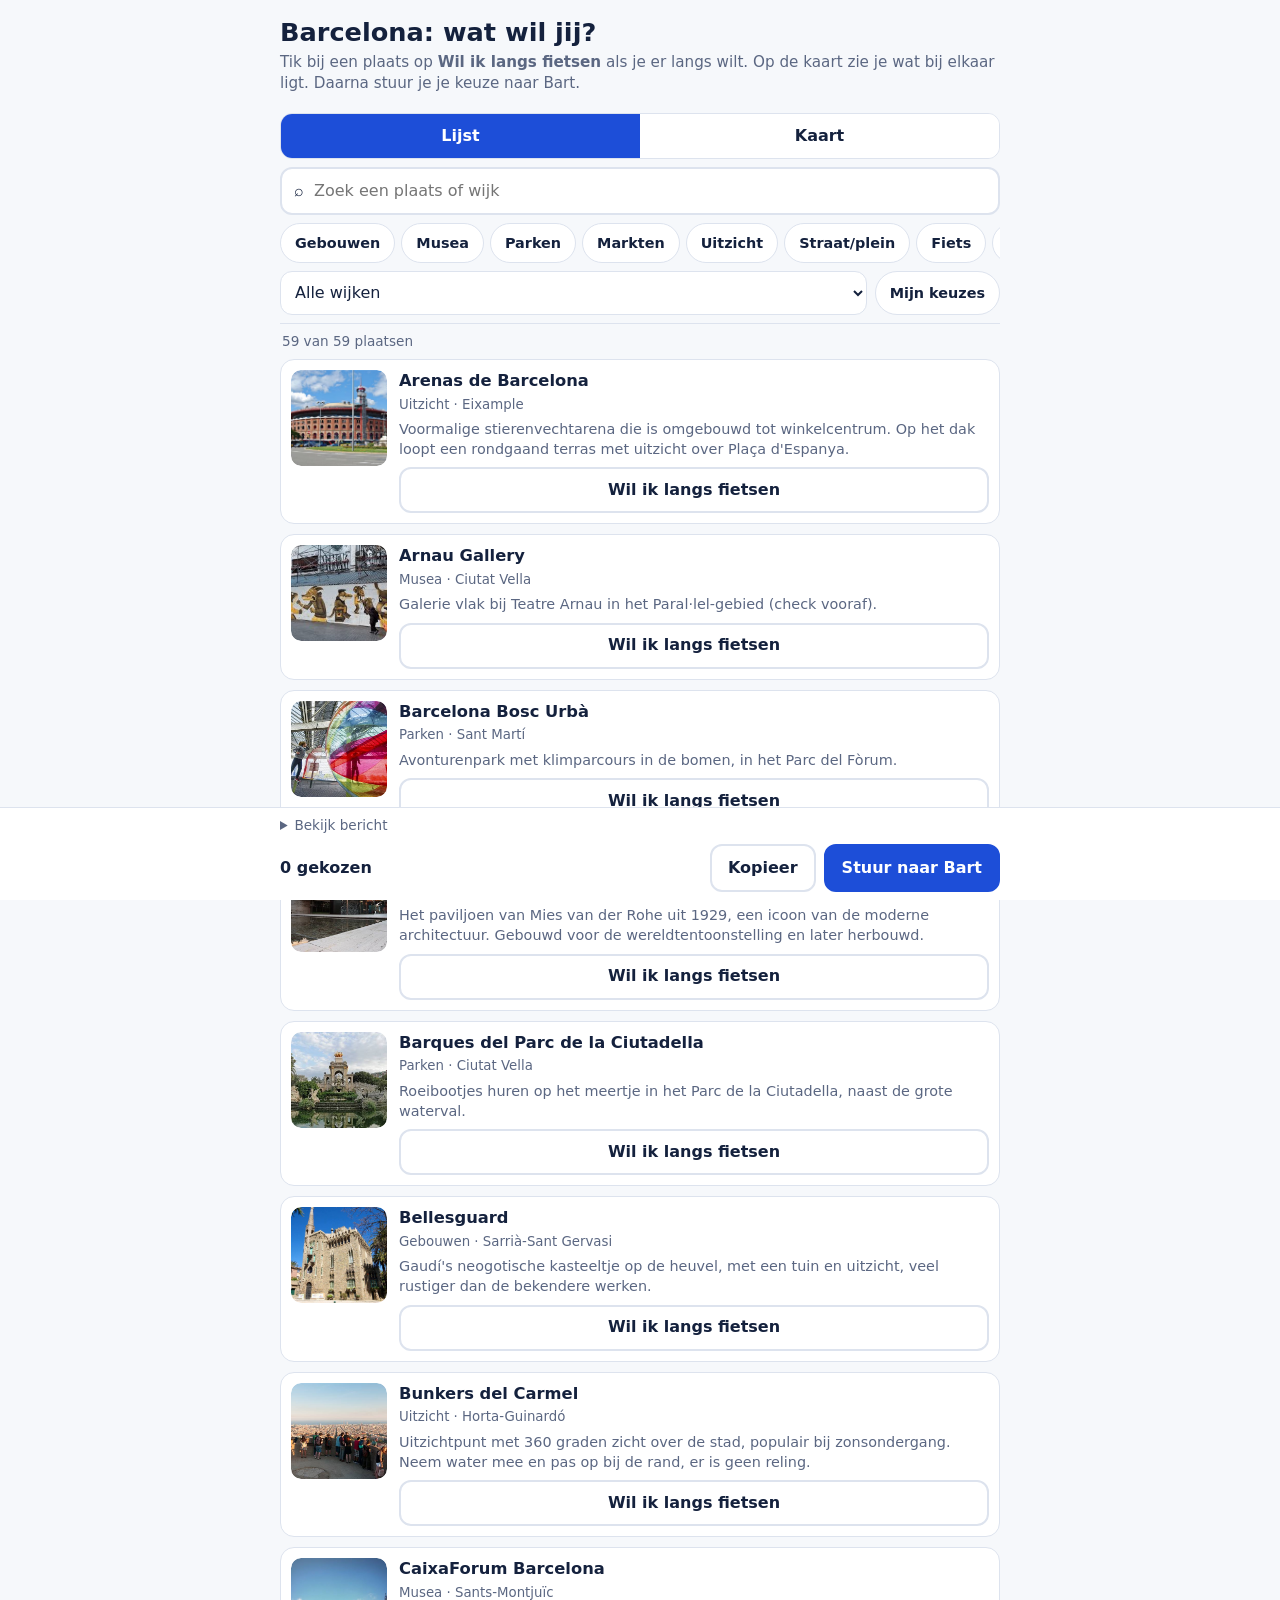
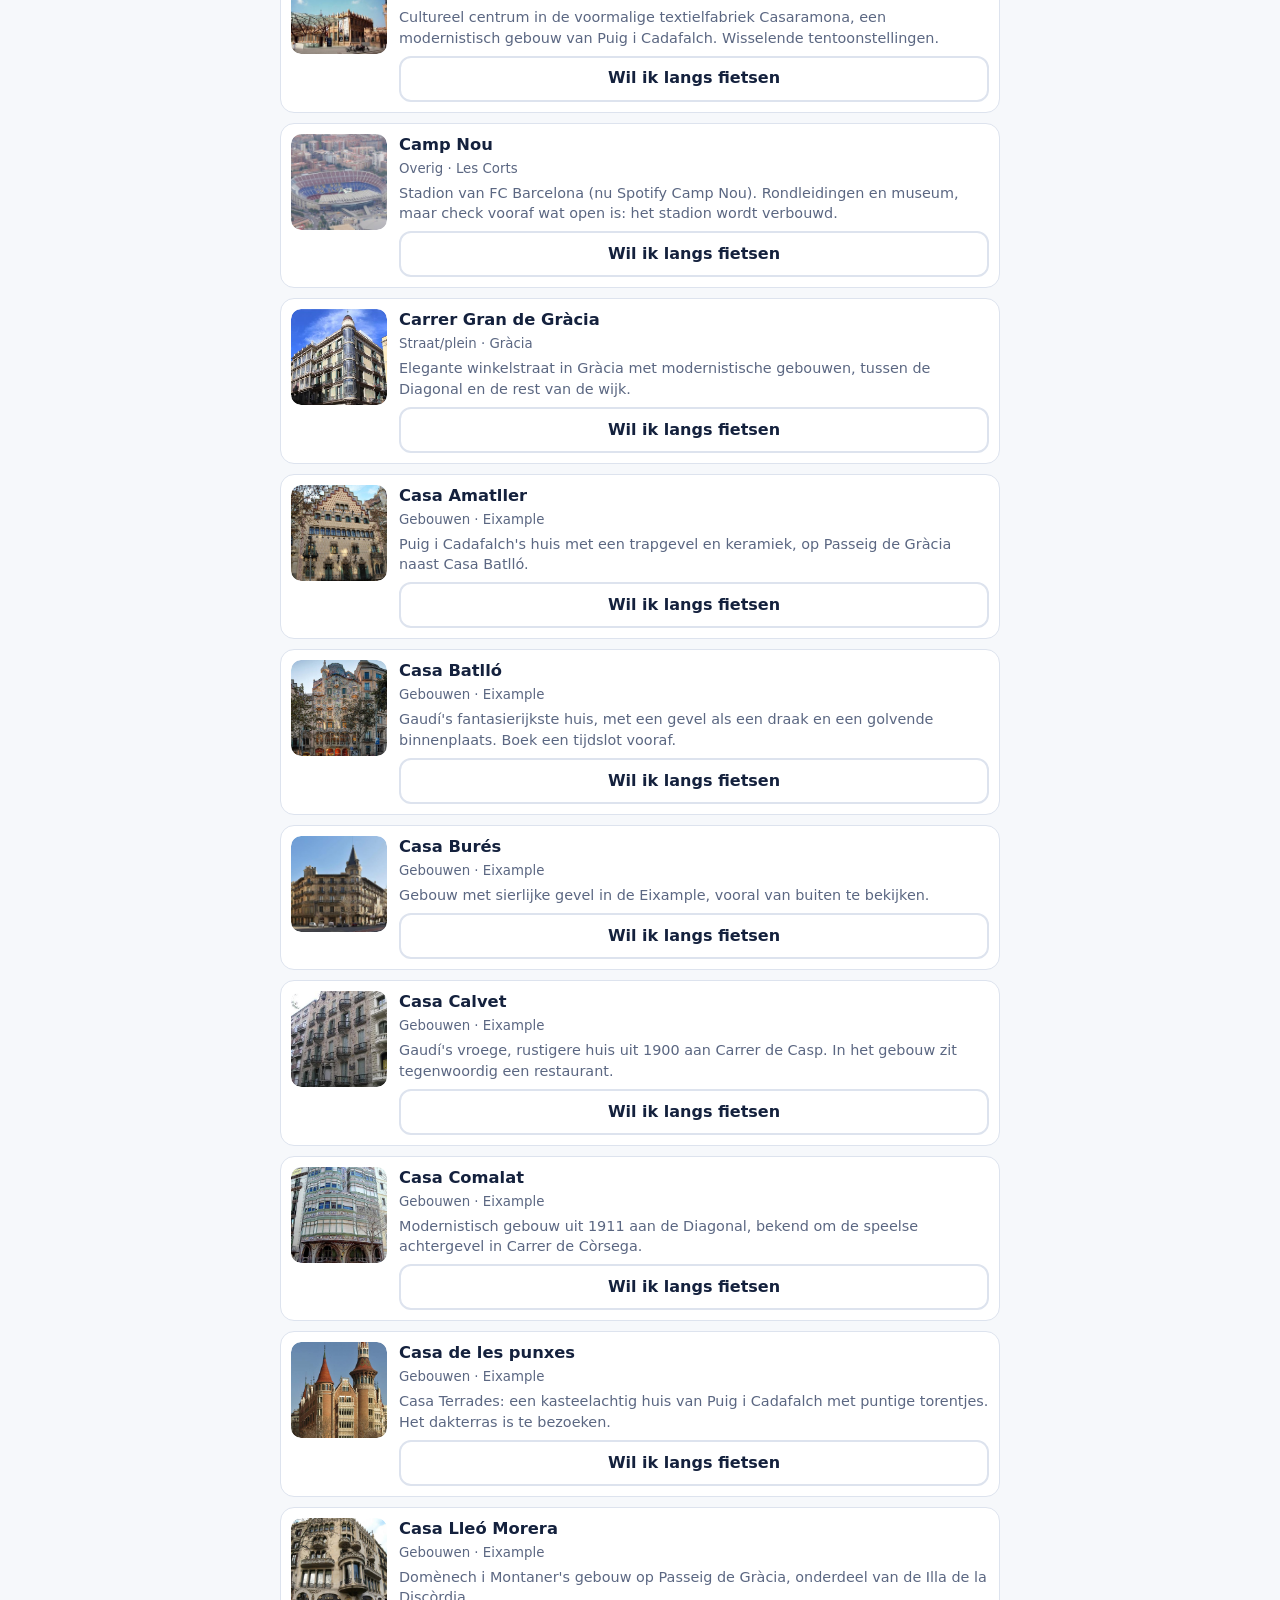
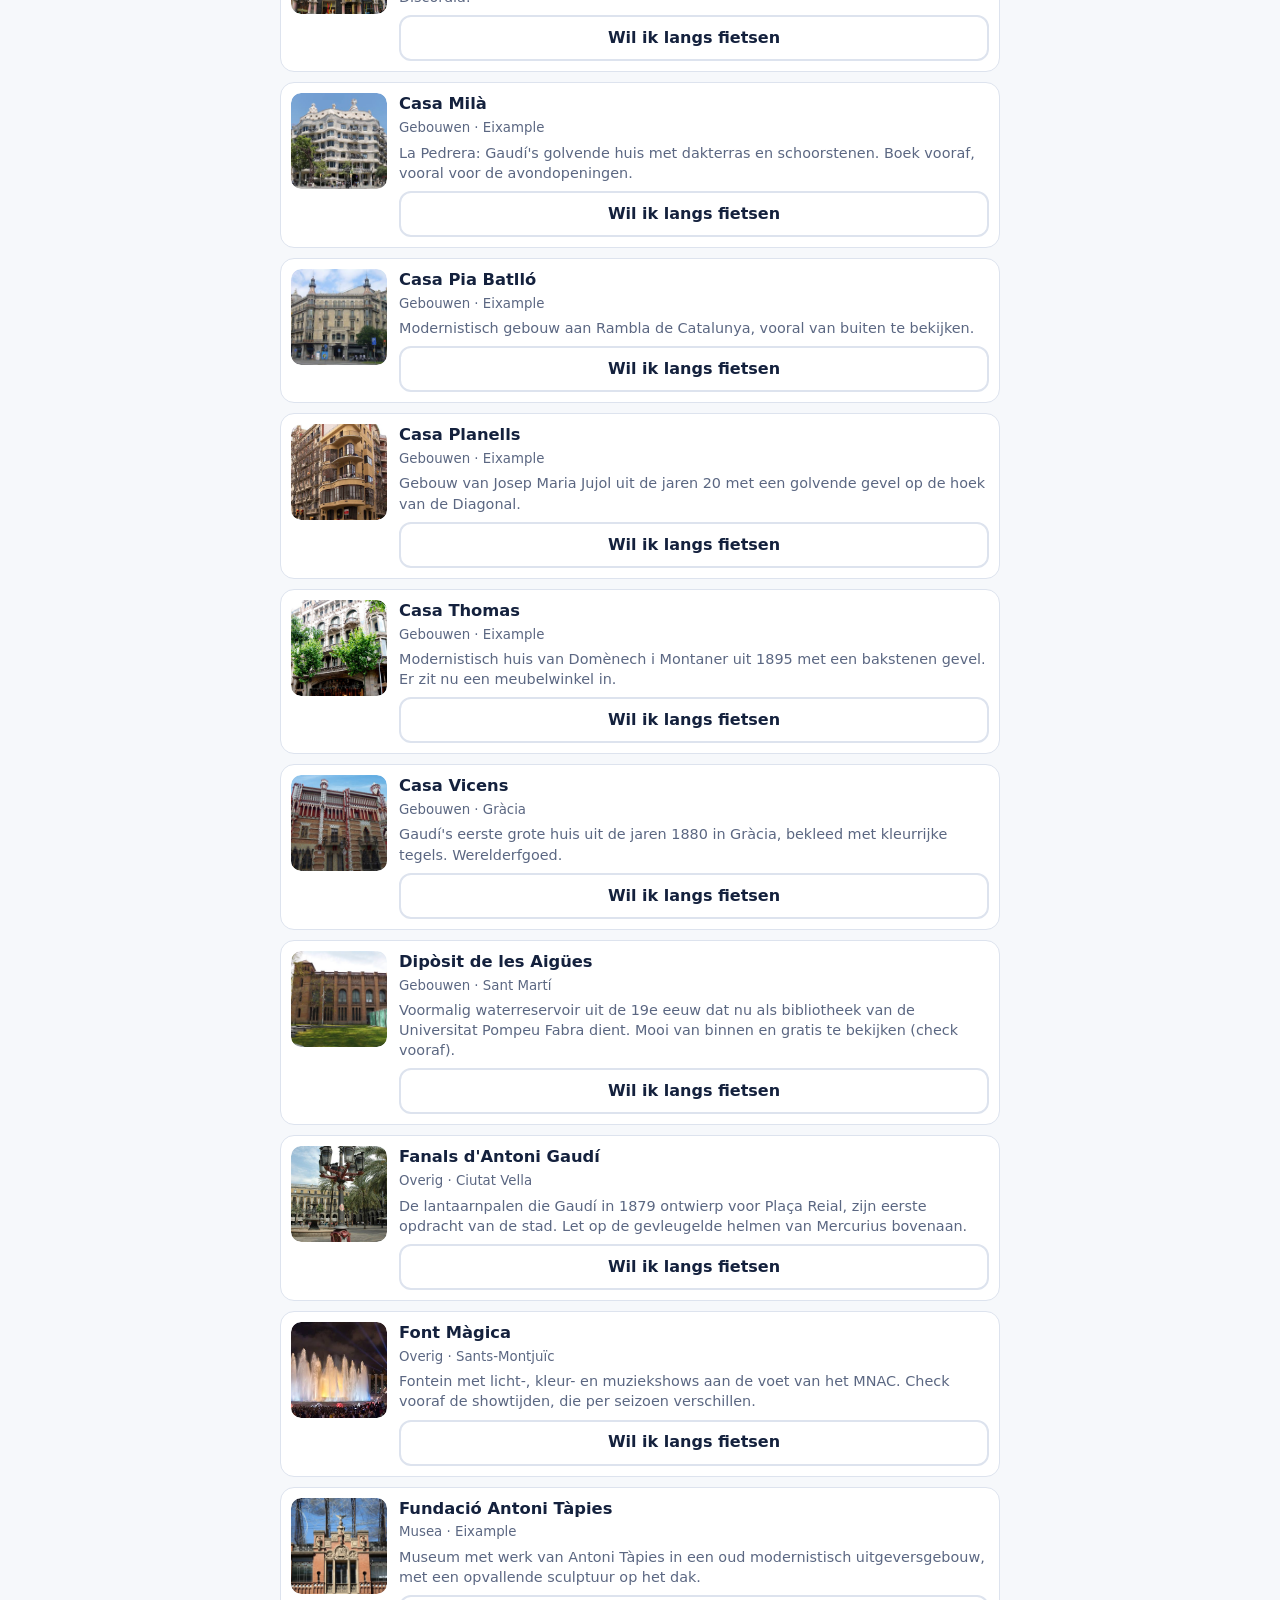
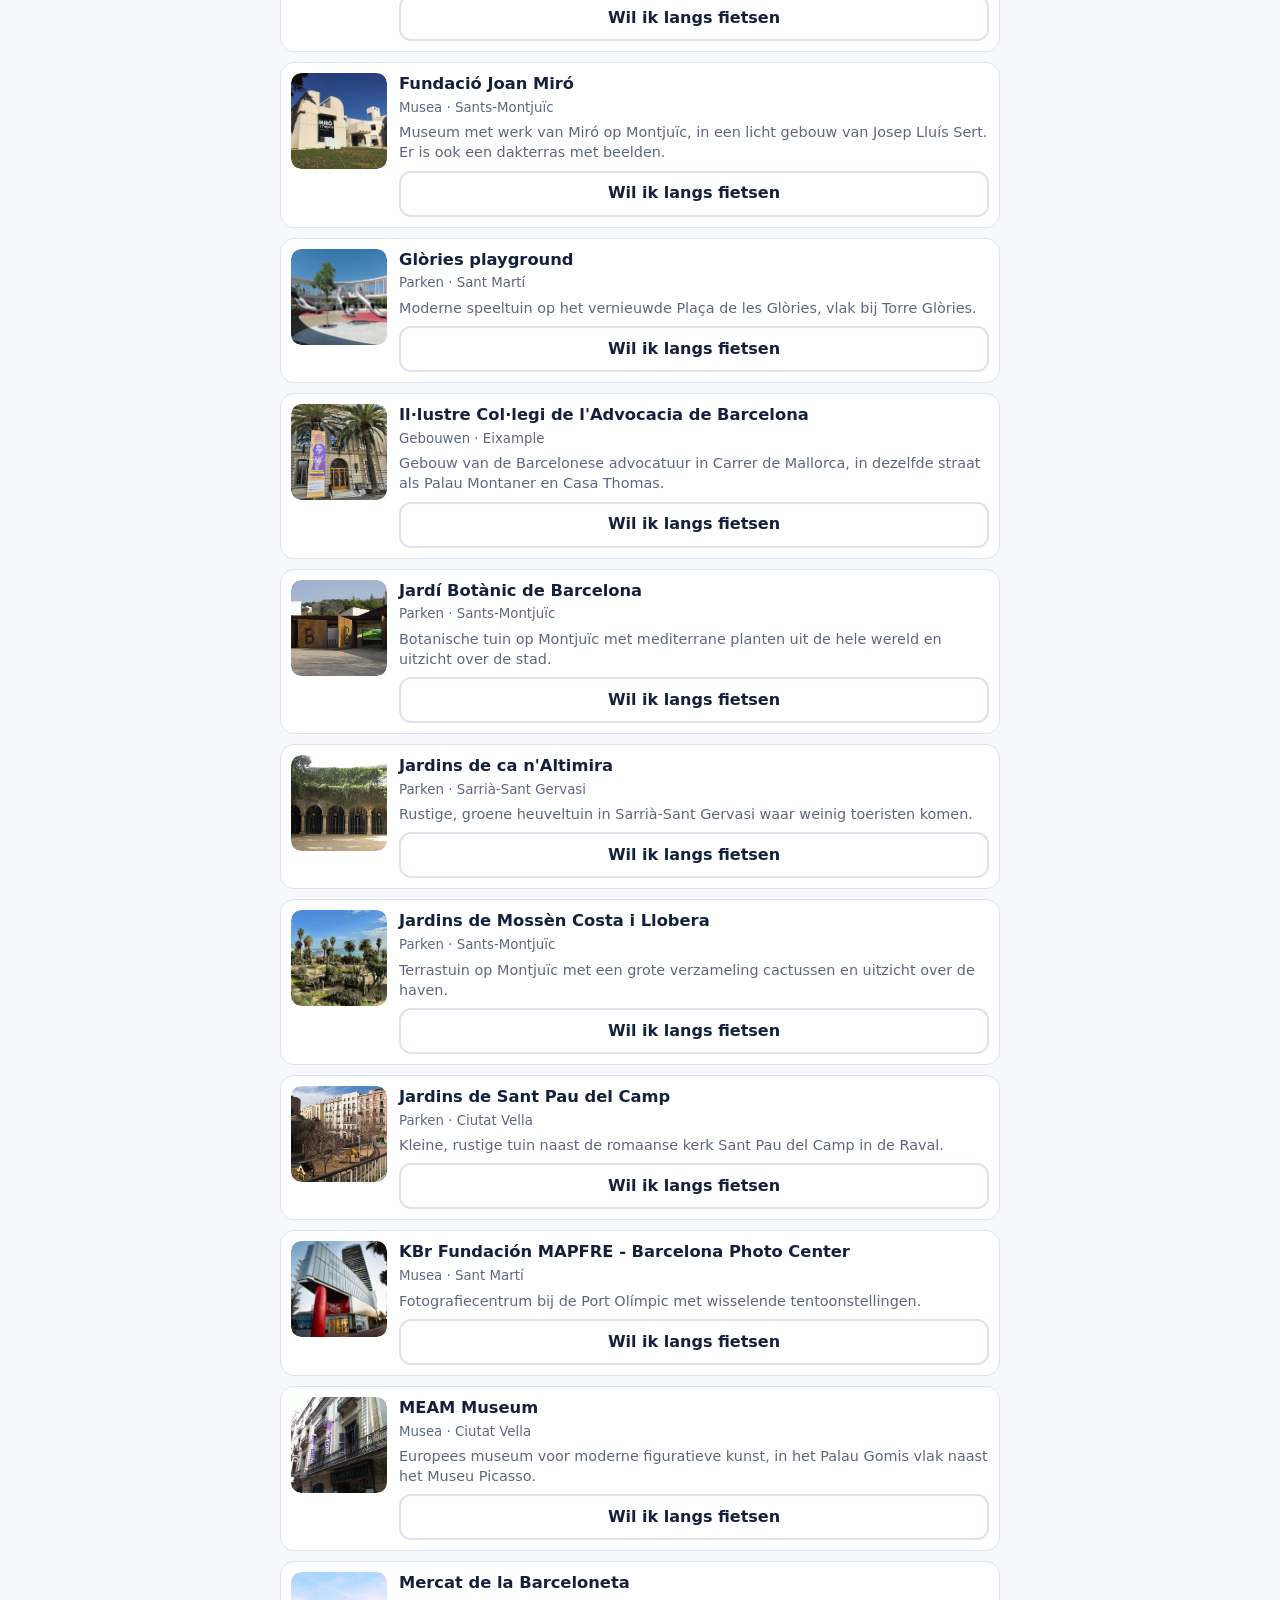
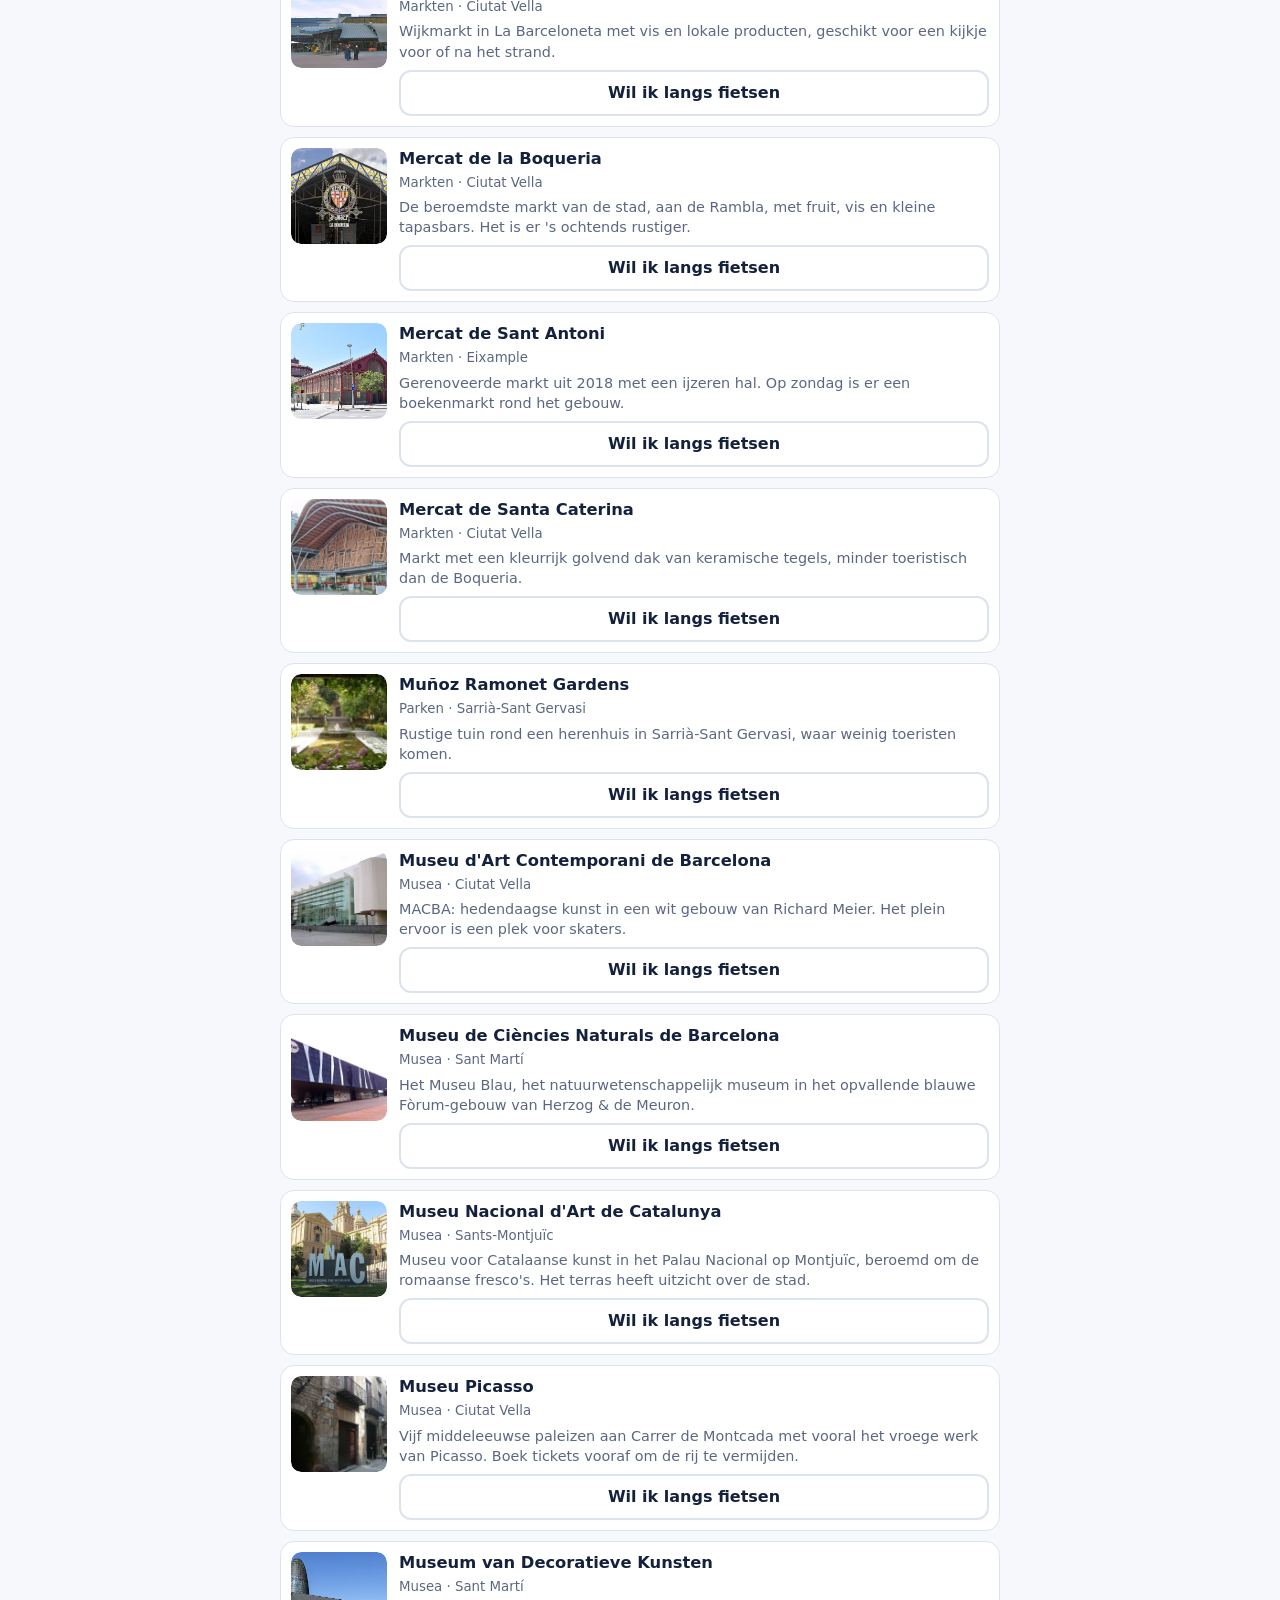
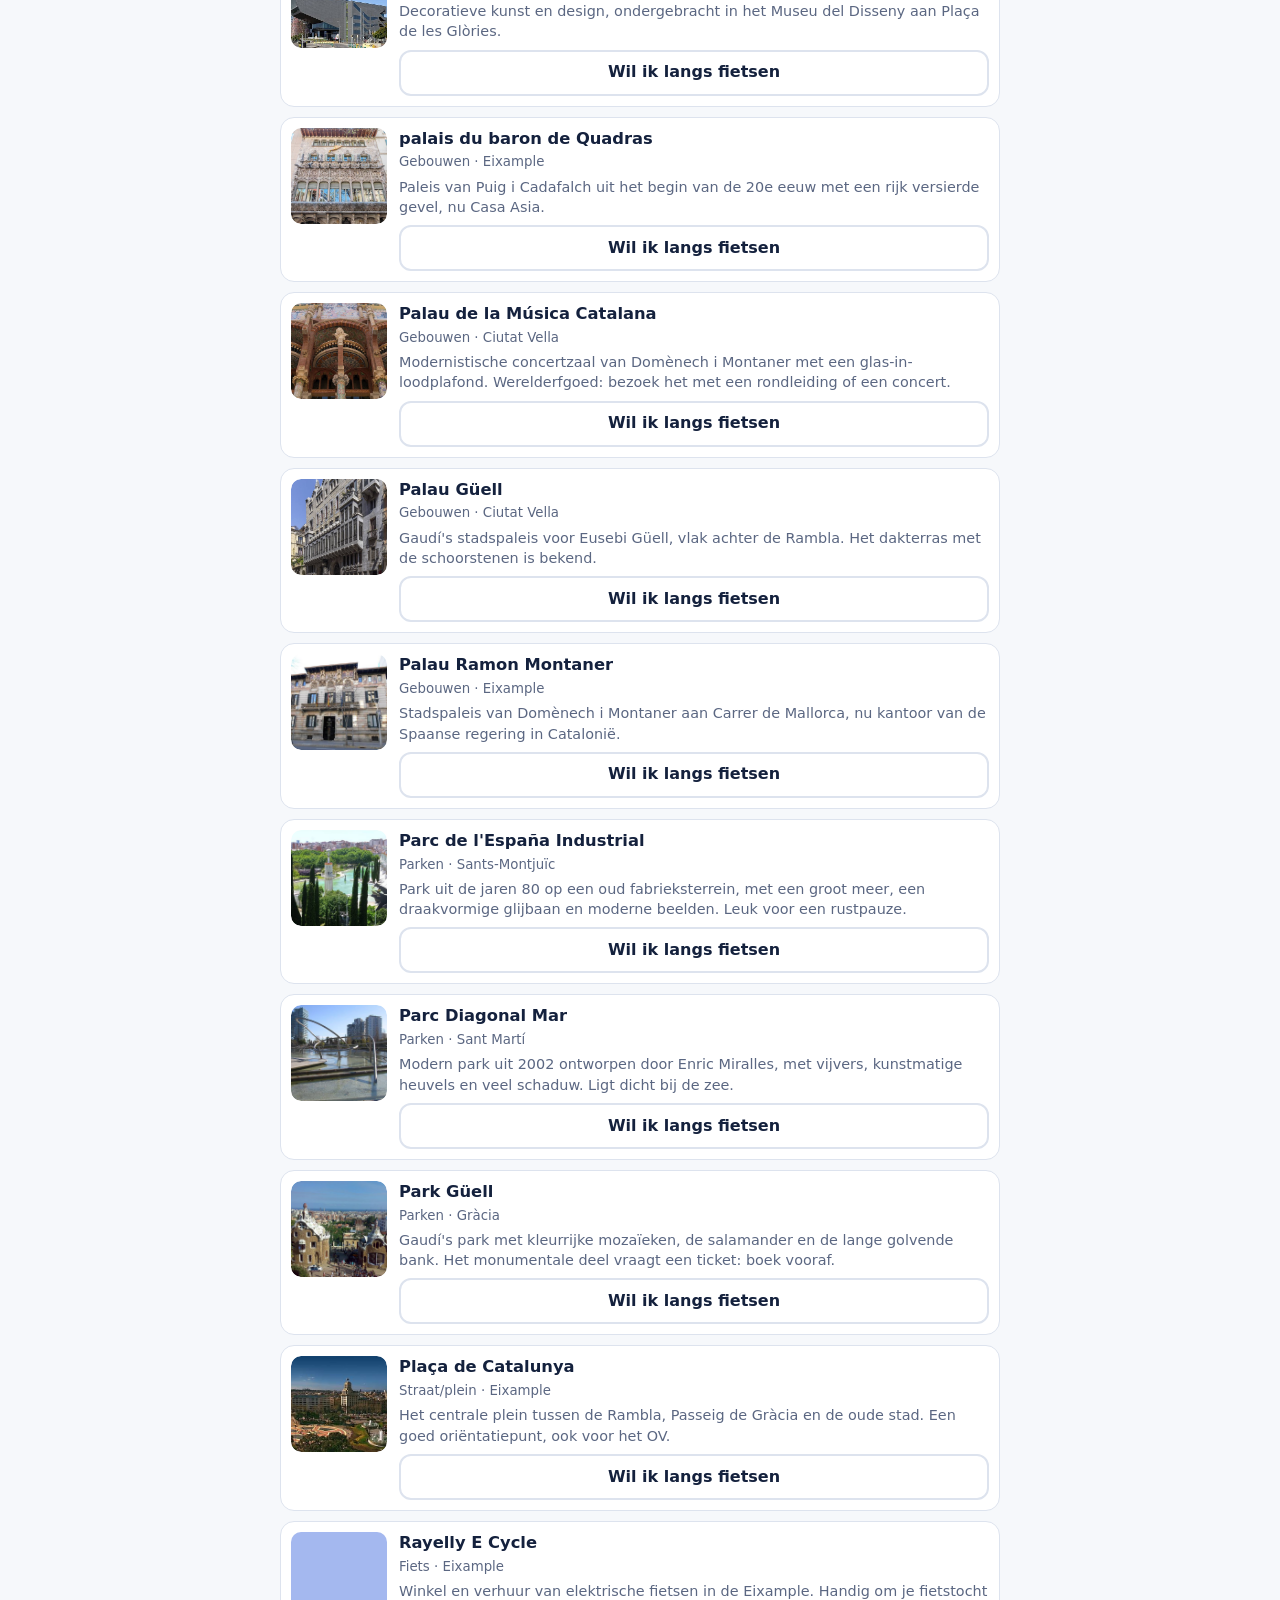
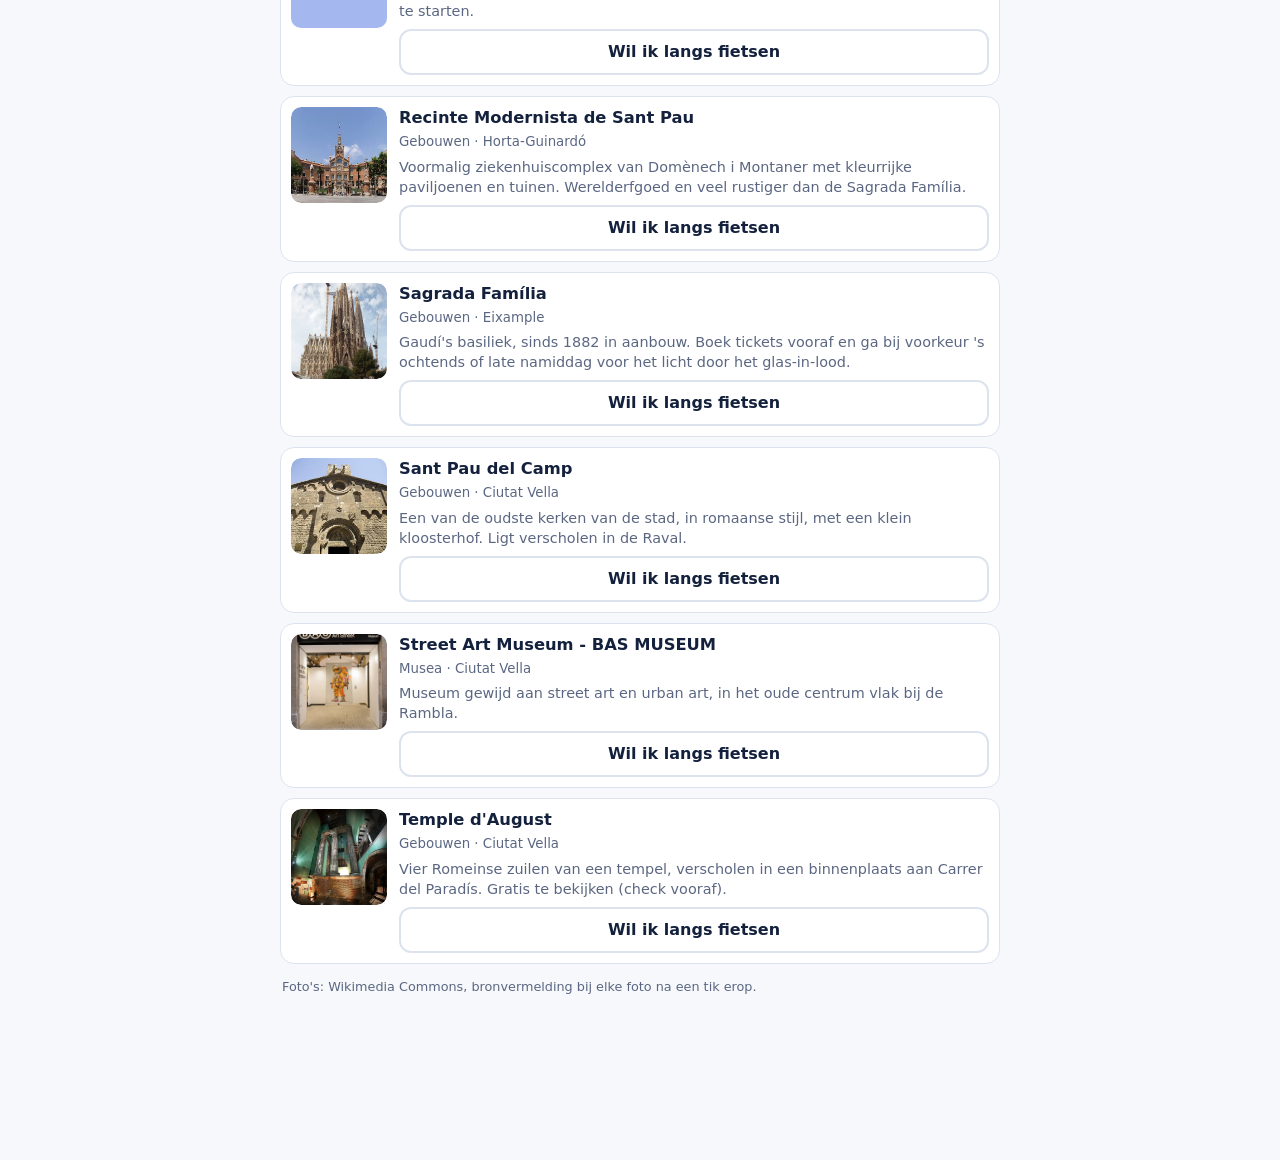
==== kiezen.html @ ecde4457 "Kiespagina voor md (lijst, kaart, WhatsApp-code) en import in de hoofdapp Co-Authored-By: Claude Son" ====
<!doctype html>
<html lang="nl"><head>
<meta charset="utf-8">
<meta name="viewport" content="width=device-width,initial-scale=1,viewport-fit=cover">
<title>Barcelona: wat wil jij?</title>
<meta name="robots" content="noindex,nofollow">
<meta name="theme-color" content="#1d4ed8">
<link rel="icon" href="icons/icon-192.png">
<link rel="stylesheet" href="lib/leaflet/leaflet.css">
<link rel="stylesheet" href="css/kiezen.css">
</head><body>
<header>
  <h1>Barcelona: wat wil jij?</h1>
  <p class="intro">Tik bij een plaats op <b>Wil ik langs fietsen</b> als je er langs wilt. Op de kaart zie je wat bij elkaar ligt. Daarna stuur je je keuze naar Bart.</p>
</header>

<div class="bar">
  <div class="seg" role="group" aria-label="Weergave"><button type="button" data-v="lijst" aria-pressed="true">Lijst</button><button type="button" data-v="kaart" aria-pressed="false">Kaart</button></div>
  <label class="search"><span aria-hidden="true">&#8981;</span><input id="q" type="search" placeholder="Zoek een plaats of wijk" autocomplete="off" aria-label="Zoeken"></label>
  <div class="chips" id="cats"></div>
  <div class="row2"><select id="dist" aria-label="Wijk"><option value="">Alle wijken</option></select>
  <button type="button" class="chip" id="onlysel" aria-pressed="false">Mijn keuzes</button></div>
</div>

<main>
  <div id="pcount" class="count"></div>
  <ul id="list"></ul>
  <div id="mapview" hidden><div id="map"></div><div id="msheet" class="msheet"></div></div>
  <p class="credit" id="credit">Foto's: Wikimedia Commons, bronvermelding bij elke foto na een tik erop.</p>
</main>

<div class="foot">
  <details id="prev"><summary>Bekijk bericht</summary><pre id="msg"></pre></details>
  <div class="frow"><span id="cnt" class="fcnt"></span>
    <button type="button" id="copy">Kopieer</button>
    <button type="button" id="send" class="primary">Stuur naar Bart</button></div>
</div>

<div id="lb" class="lb" hidden role="dialog" aria-modal="true" aria-label="Foto"><img id="lbimg" alt=""><div id="lbcap"></div><button type="button" id="lbx" aria-label="Sluiten">&times;</button></div>
<div id="toast" class="toast" hidden></div>

<script src="lib/leaflet/leaflet.js"></script>
<script src="js/mdcode.js"></script>
<script src="js/kiezen.js"></script>
</body></html>
---- lib/leaflet/leaflet.css ----
/* required styles */

.leaflet-pane,
.leaflet-tile,
.leaflet-marker-icon,
.leaflet-marker-shadow,
.leaflet-tile-container,
.leaflet-pane > svg,
.leaflet-pane > canvas,
.leaflet-zoom-box,
.leaflet-image-layer,
.leaflet-layer {
	position: absolute;
	left: 0;
	top: 0;
	}
.leaflet-container {
	overflow: hidden;
	}
.leaflet-tile,
.leaflet-marker-icon,
.leaflet-marker-shadow {
	-webkit-user-select: none;
	   -moz-user-select: none;
	        user-select: none;
	  -webkit-user-drag: none;
	}
/* Prevents IE11 from highlighting tiles in blue */
.leaflet-tile::selection {
	background: transparent;
}
/* Safari renders non-retina tile on retina better with this, but Chrome is worse */
.leaflet-safari .leaflet-tile {
	image-rendering: -webkit-optimize-contrast;
	}
/* hack that prevents hw layers "stretching" when loading new tiles */
.leaflet-safari .leaflet-tile-container {
	width: 1600px;
	height: 1600px;
	-webkit-transform-origin: 0 0;
	}
.leaflet-marker-icon,
.leaflet-marker-shadow {
	display: block;
	}
/* .leaflet-container svg: reset svg max-width decleration shipped in Joomla! (joomla.org) 3.x */
/* .leaflet-container img: map is broken in FF if you have max-width: 100% on tiles */
.leaflet-container .leaflet-overlay-pane svg {
	max-width: none !important;
	max-height: none !important;
	}
.leaflet-container .leaflet-marker-pane img,
.leaflet-container .leaflet-shadow-pane img,
.leaflet-container .leaflet-tile-pane img,
.leaflet-container img.leaflet-image-layer,
.leaflet-container .leaflet-tile {
	max-width: none !important;
	max-height: none !important;
	width: auto;
	padding: 0;
	}

.leaflet-container img.leaflet-tile {
	/* See: https://bugs.chromium.org/p/chromium/issues/detail?id=600120 */
	mix-blend-mode: plus-lighter;
}

.leaflet-container.leaflet-touch-zoom {
	-ms-touch-action: pan-x pan-y;
	touch-action: pan-x pan-y;
	}
.leaflet-container.leaflet-touch-drag {
	-ms-touch-action: pinch-zoom;
	/* Fallback for FF which doesn't support pinch-zoom */
	touch-action: none;
	touch-action: pinch-zoom;
}
.leaflet-container.leaflet-touch-drag.leaflet-touch-zoom {
	-ms-touch-action: none;
	touch-action: none;
}
.leaflet-container {
	-webkit-tap-highlight-color: transparent;
}
.leaflet-container a {
	-webkit-tap-highlight-color: rgba(51, 181, 229, 0.4);
}
.leaflet-tile {
	filter: inherit;
	visibility: hidden;
	}
.leaflet-tile-loaded {
	visibility: inherit;
	}
.leaflet-zoom-box {
	width: 0;
	height: 0;
	-moz-box-sizing: border-box;
	     box-sizing: border-box;
	z-index: 800;
	}
/* workaround for https://bugzilla.mozilla.org/show_bug.cgi?id=888319 */
.leaflet-overlay-pane svg {
	-moz-user-select: none;
	}

.leaflet-pane         { z-index: 400; }

.leaflet-tile-pane    { z-index: 200; }
.leaflet-overlay-pane { z-index: 400; }
.leaflet-shadow-pane  { z-index: 500; }
.leaflet-marker-pane  { z-index: 600; }
.leaflet-tooltip-pane   { z-index: 650; }
.leaflet-popup-pane   { z-index: 700; }

.leaflet-map-pane canvas { z-index: 100; }
.leaflet-map-pane svg    { z-index: 200; }

.leaflet-vml-shape {
	width: 1px;
	height: 1px;
	}
.lvml {
	behavior: url(#default#VML);
	display: inline-block;
	position: absolute;
	}


/* control positioning */

.leaflet-control {
	position: relative;
	z-index: 800;
	pointer-events: visiblePainted; /* IE 9-10 doesn't have auto */
	pointer-events: auto;
	}
.leaflet-top,
.leaflet-bottom {
	position: absolute;
	z-index: 1000;
	pointer-events: none;
	}
.leaflet-top {
	top: 0;
	}
.leaflet-right {
	right: 0;
	}
.leaflet-bottom {
	bottom: 0;
	}
.leaflet-left {
	left: 0;
	}
.leaflet-control {
	float: left;
	clear: both;
	}
.leaflet-right .leaflet-control {
	float: right;
	}
.leaflet-top .leaflet-control {
	margin-top: 10px;
	}
.leaflet-bottom .leaflet-control {
	margin-bottom: 10px;
	}
.leaflet-left .leaflet-control {
	margin-left: 10px;
	}
.leaflet-right .leaflet-control {
	margin-right: 10px;
	}


/* zoom and fade animations */

.leaflet-fade-anim .leaflet-popup {
	opacity: 0;
	-webkit-transition: opacity 0.2s linear;
	   -moz-transition: opacity 0.2s linear;
	        transition: opacity 0.2s linear;
	}
.leaflet-fade-anim .leaflet-map-pane .leaflet-popup {
	opacity: 1;
	}
.leaflet-zoom-animated {
	-webkit-transform-origin: 0 0;
	    -ms-transform-origin: 0 0;
	        transform-origin: 0 0;
	}
svg.leaflet-zoom-animated {
	will-change: transform;
}

.leaflet-zoom-anim .leaflet-zoom-animated {
	-webkit-transition: -webkit-transform 0.25s cubic-bezier(0,0,0.25,1);
	   -moz-transition:    -moz-transform 0.25s cubic-bezier(0,0,0.25,1);
	        transition:         transform 0.25s cubic-bezier(0,0,0.25,1);
	}
.leaflet-zoom-anim .leaflet-tile,
.leaflet-pan-anim .leaflet-tile {
	-webkit-transition: none;
	   -moz-transition: none;
	        transition: none;
	}

.leaflet-zoom-anim .leaflet-zoom-hide {
	visibility: hidden;
	}


/* cursors */

.leaflet-interactive {
	cursor: pointer;
	}
.leaflet-grab {
	cursor: -webkit-grab;
	cursor:    -moz-grab;
	cursor:         grab;
	}
.leaflet-crosshair,
.leaflet-crosshair .leaflet-interactive {
	cursor: crosshair;
	}
.leaflet-popup-pane,
.leaflet-control {
	cursor: auto;
	}
.leaflet-dragging .leaflet-grab,
.leaflet-dragging .leaflet-grab .leaflet-interactive,
.leaflet-dragging .leaflet-marker-draggable {
	cursor: move;
	cursor: -webkit-grabbing;
	cursor:    -moz-grabbing;
	cursor:         grabbing;
	}

/* marker & overlays interactivity */
.leaflet-marker-icon,
.leaflet-marker-shadow,
.leaflet-image-layer,
.leaflet-pane > svg path,
.leaflet-tile-container {
	pointer-events: none;
	}

.leaflet-marker-icon.leaflet-interactive,
.leaflet-image-layer.leaflet-interactive,
.leaflet-pane > svg path.leaflet-interactive,
svg.leaflet-image-layer.leaflet-interactive path {
	pointer-events: visiblePainted; /* IE 9-10 doesn't have auto */
	pointer-events: auto;
	}

/* visual tweaks */

.leaflet-container {
	background: #ddd;
	outline-offset: 1px;
	}
.leaflet-container a {
	color: #0078A8;
	}
.leaflet-zoom-box {
	border: 2px dotted #38f;
	background: rgba(255,255,255,0.5);
	}


/* general typography */
.leaflet-container {
	font-family: "Helvetica Neue", Arial, Helvetica, sans-serif;
	font-size: 12px;
	font-size: 0.75rem;
	line-height: 1.5;
	}


/* general toolbar styles */

.leaflet-bar {
	box-shadow: 0 1px 5px rgba(0,0,0,0.65);
	border-radius: 4px;
	}
.leaflet-bar a {
	background-color: #fff;
	border-bottom: 1px solid #ccc;
	width: 26px;
	height: 26px;
	line-height: 26px;
	display: block;
	text-align: center;
	text-decoration: none;
	color: black;
	}
.leaflet-bar a,
.leaflet-control-layers-toggle {
	background-position: 50% 50%;
	background-repeat: no-repeat;
	display: block;
	}
.leaflet-bar a:hover,
.leaflet-bar a:focus {
	background-color: #f4f4f4;
	}
.leaflet-bar a:first-child {
	border-top-left-radius: 4px;
	border-top-right-radius: 4px;
	}
.leaflet-bar a:last-child {
	border-bottom-left-radius: 4px;
	border-bottom-right-radius: 4px;
	border-bottom: none;
	}
.leaflet-bar a.leaflet-disabled {
	cursor: default;
	background-color: #f4f4f4;
	color: #bbb;
	}

.leaflet-touch .leaflet-bar a {
	width: 30px;
	height: 30px;
	line-height: 30px;
	}
.leaflet-touch .leaflet-bar a:first-child {
	border-top-left-radius: 2px;
	border-top-right-radius: 2px;
	}
.leaflet-touch .leaflet-bar a:last-child {
	border-bottom-left-radius: 2px;
	border-bottom-right-radius: 2px;
	}

/* zoom control */

.leaflet-control-zoom-in,
.leaflet-control-zoom-out {
	font: bold 18px 'Lucida Console', Monaco, monospace;
	text-indent: 1px;
	}

.leaflet-touch .leaflet-control-zoom-in, .leaflet-touch .leaflet-control-zoom-out  {
	font-size: 22px;
	}


/* layers control */

.leaflet-control-layers {
	box-shadow: 0 1px 5px rgba(0,0,0,0.4);
	background: #fff;
	border-radius: 5px;
	}
.leaflet-control-layers-toggle {
	background-image: url(images/layers.png);
	width: 36px;
	height: 36px;
	}
.leaflet-retina .leaflet-control-layers-toggle {
	background-image: url(images/layers-2x.png);
	background-size: 26px 26px;
	}
.leaflet-touch .leaflet-control-layers-toggle {
	width: 44px;
	height: 44px;
	}
.leaflet-control-layers .leaflet-control-layers-list,
.leaflet-control-layers-expanded .leaflet-control-layers-toggle {
	display: none;
	}
.leaflet-control-layers-expanded .leaflet-control-layers-list {
	display: block;
	position: relative;
	}
.leaflet-control-layers-expanded {
	padding: 6px 10px 6px 6px;
	color: #333;
	background: #fff;
	}
.leaflet-control-layers-scrollbar {
	overflow-y: scroll;
	overflow-x: hidden;
	padding-right: 5px;
	}
.leaflet-control-layers-selector {
	margin-top: 2px;
	position: relative;
	top: 1px;
	}
.leaflet-control-layers label {
	display: block;
	font-size: 13px;
	font-size: 1.08333em;
	}
.leaflet-control-layers-separator {
	height: 0;
	border-top: 1px solid #ddd;
	margin: 5px -10px 5px -6px;
	}

/* Default icon URLs */
.leaflet-default-icon-path { /* used only in path-guessing heuristic, see L.Icon.Default */
	background-image: url(images/marker-icon.png);
	}


/* attribution and scale controls */

.leaflet-container .leaflet-control-attribution {
	background: #fff;
	background: rgba(255, 255, 255, 0.8);
	margin: 0;
	}
.leaflet-control-attribution,
.leaflet-control-scale-line {
	padding: 0 5px;
	color: #333;
	line-height: 1.4;
	}
.leaflet-control-attribution a {
	text-decoration: none;
	}
.leaflet-control-attribution a:hover,
.leaflet-control-attribution a:focus {
	text-decoration: underline;
	}
.leaflet-attribution-flag {
	display: inline !important;
	vertical-align: baseline !important;
	width: 1em;
	height: 0.6669em;
	}
.leaflet-left .leaflet-control-scale {
	margin-left: 5px;
	}
.leaflet-bottom .leaflet-control-scale {
	margin-bottom: 5px;
	}
.leaflet-control-scale-line {
	border: 2px solid #777;
	border-top: none;
	line-height: 1.1;
	padding: 2px 5px 1px;
	white-space: nowrap;
	-moz-box-sizing: border-box;
	     box-sizing: border-box;
	background: rgba(255, 255, 255, 0.8);
	text-shadow: 1px 1px #fff;
	}
.leaflet-control-scale-line:not(:first-child) {
	border-top: 2px solid #777;
	border-bottom: none;
	margin-top: -2px;
	}
.leaflet-control-scale-line:not(:first-child):not(:last-child) {
	border-bottom: 2px solid #777;
	}

.leaflet-touch .leaflet-control-attribution,
.leaflet-touch .leaflet-control-layers,
.leaflet-touch .leaflet-bar {
	box-shadow: none;
	}
.leaflet-touch .leaflet-control-layers,
.leaflet-touch .leaflet-bar {
	border: 2px solid rgba(0,0,0,0.2);
	background-clip: padding-box;
	}


/* popup */

.leaflet-popup {
	position: absolute;
	text-align: center;
	margin-bottom: 20px;
	}
.leaflet-popup-content-wrapper {
	padding: 1px;
	text-align: left;
	border-radius: 12px;
	}
.leaflet-popup-content {
	margin: 13px 24px 13px 20px;
	line-height: 1.3;
	font-size: 13px;
	font-size: 1.08333em;
	min-height: 1px;
	}
.leaflet-popup-content p {
	margin: 17px 0;
	margin: 1.3em 0;
	}
.leaflet-popup-tip-container {
	width: 40px;
	height: 20px;
	position: absolute;
	left: 50%;
	margin-top: -1px;
	margin-left: -20px;
	overflow: hidden;
	pointer-events: none;
	}
.leaflet-popup-tip {
	width: 17px;
	height: 17px;
	padding: 1px;

	margin: -10px auto 0;
	pointer-events: auto;

	-webkit-transform: rotate(45deg);
	   -moz-transform: rotate(45deg);
	    -ms-transform: rotate(45deg);
	        transform: rotate(45deg);
	}
.leaflet-popup-content-wrapper,
.leaflet-popup-tip {
	background: white;
	color: #333;
	box-shadow: 0 3px 14px rgba(0,0,0,0.4);
	}
.leaflet-container a.leaflet-popup-close-button {
	position: absolute;
	top: 0;
	right: 0;
	border: none;
	text-align: center;
	width: 24px;
	height: 24px;
	font: 16px/24px Tahoma, Verdana, sans-serif;
	color: #757575;
	text-decoration: none;
	background: transparent;
	}
.leaflet-container a.leaflet-popup-close-button:hover,
.leaflet-container a.leaflet-popup-close-button:focus {
	color: #585858;
	}
.leaflet-popup-scrolled {
	overflow: auto;
	}

.leaflet-oldie .leaflet-popup-content-wrapper {
	-ms-zoom: 1;
	}
.leaflet-oldie .leaflet-popup-tip {
	width: 24px;
	margin: 0 auto;

	-ms-filter: "progid:DXImageTransform.Microsoft.Matrix(M11=0.70710678, M12=0.70710678, M21=-0.70710678, M22=0.70710678)";
	filter: progid:DXImageTransform.Microsoft.Matrix(M11=0.70710678, M12=0.70710678, M21=-0.70710678, M22=0.70710678);
	}

.leaflet-oldie .leaflet-control-zoom,
.leaflet-oldie .leaflet-control-layers,
.leaflet-oldie .leaflet-popup-content-wrapper,
.leaflet-oldie .leaflet-popup-tip {
	border: 1px solid #999;
	}


/* div icon */

.leaflet-div-icon {
	background: #fff;
	border: 1px solid #666;
	}


/* Tooltip */
/* Base styles for the element that has a tooltip */
.leaflet-tooltip {
	position: absolute;
	padding: 6px;
	background-color: #fff;
	border: 1px solid #fff;
	border-radius: 3px;
	color: #222;
	white-space: nowrap;
	-webkit-user-select: none;
	-moz-user-select: none;
	-ms-user-select: none;
	user-select: none;
	pointer-events: none;
	box-shadow: 0 1px 3px rgba(0,0,0,0.4);
	}
.leaflet-tooltip.leaflet-interactive {
	cursor: pointer;
	pointer-events: auto;
	}
.leaflet-tooltip-top:before,
.leaflet-tooltip-bottom:before,
.leaflet-tooltip-left:before,
.leaflet-tooltip-right:before {
	position: absolute;
	pointer-events: none;
	border: 6px solid transparent;
	background: transparent;
	content: "";
	}

/* Directions */

.leaflet-tooltip-bottom {
	margin-top: 6px;
}
.leaflet-tooltip-top {
	margin-top: -6px;
}
.leaflet-tooltip-bottom:before,
.leaflet-tooltip-top:before {
	left: 50%;
	margin-left: -6px;
	}
.leaflet-tooltip-top:before {
	bottom: 0;
	margin-bottom: -12px;
	border-top-color: #fff;
	}
.leaflet-tooltip-bottom:before {
	top: 0;
	margin-top: -12px;
	margin-left: -6px;
	border-bottom-color: #fff;
	}
.leaflet-tooltip-left {
	margin-left: -6px;
}
.leaflet-tooltip-right {
	margin-left: 6px;
}
.leaflet-tooltip-left:before,
.leaflet-tooltip-right:before {
	top: 50%;
	margin-top: -6px;
	}
.leaflet-tooltip-left:before {
	right: 0;
	margin-right: -12px;
	border-left-color: #fff;
	}
.leaflet-tooltip-right:before {
	left: 0;
	margin-left: -12px;
	border-right-color: #fff;
	}

/* Printing */

@media print {
	/* Prevent printers from removing background-images of controls. */
	.leaflet-control {
		-webkit-print-color-adjust: exact;
		print-color-adjust: exact;
		}
	}
---- css/kiezen.css ----
:root{--bg:#f6f8fb;--surface:#fff;--fg:#14213d;--muted:#5b6782;--line:#dde3ee;--accent:#1d4ed8;--accent-fg:#fff;--on:#dbeafe;--on-fg:#1e3a8a}
@media (prefers-color-scheme: dark){:root{--bg:#0d1424;--surface:#151f35;--fg:#e8edf7;--muted:#9aa7c2;--line:#26324d;--accent:#7aa2ff;--accent-fg:#0d1424;--on:#1e3a6e;--on-fg:#dbeafe;color-scheme:dark}}
*{box-sizing:border-box}
html{-webkit-text-size-adjust:100%}
body{margin:0;background:var(--bg);color:var(--fg);font:16px/1.4 system-ui,-apple-system,"Segoe UI",sans-serif;padding:0 14px 150px;overflow-x:hidden}
header,main{max-width:720px;margin:0 auto}
h1{font-size:1.6rem;line-height:1.1;margin:18px 0 6px}
.intro{color:var(--muted);margin:0 0 10px;font-size:.95rem}
.bar{position:sticky;top:0;z-index:5;background:var(--bg);max-width:720px;margin:0 auto;padding:8px 0;display:flex;flex-direction:column;gap:8px;border-bottom:1px solid var(--line)}
.seg{display:flex;border:1.5px solid var(--line);border-radius:12px;overflow:hidden}
.seg button{flex:1;min-height:44px;font:inherit;font-weight:700;border:0;background:var(--surface);color:var(--fg)}
.seg button[aria-pressed="true"]{background:var(--accent);color:var(--accent-fg)}
.search{display:flex;align-items:center;gap:8px;background:var(--surface);border:2px solid var(--line);border-radius:12px;padding:0 12px}
.search:focus-within{border-color:var(--accent)}
.search input{flex:1;min-width:0;min-height:44px;border:0;background:transparent;color:var(--fg);font:inherit;font-size:16px;outline:0}
.chips{display:flex;gap:6px;overflow-x:auto;scrollbar-width:none}
.chips::-webkit-scrollbar{display:none}
.chip{flex:none;min-height:40px;padding:0 14px;font:inherit;font-size:.9rem;font-weight:700;border:1.5px solid var(--line);border-radius:999px;background:var(--surface);color:var(--fg)}
.chip[aria-pressed="true"]{background:var(--accent);border-color:var(--accent);color:var(--accent-fg)}
.row2{display:flex;gap:8px}
select{flex:1;min-width:0;min-height:44px;font:inherit;font-size:16px;border:1.5px solid var(--line);border-radius:12px;background:var(--surface);color:var(--fg);padding:0 10px}
.count{color:var(--muted);font-size:.85rem;padding:8px 2px}
ul{list-style:none;margin:0;padding:0;display:flex;flex-direction:column;gap:10px}
.card{display:flex;gap:12px;padding:10px;background:var(--surface);border:1.5px solid var(--line);border-radius:14px}
.card.sel{border-color:var(--accent)}
.card.in{margin-top:8px}
.ph{flex:none}
.phb{padding:0;border:0;background:none;display:block;border-radius:10px;overflow:hidden}
.phb img,.noph{display:block;width:96px;height:96px;object-fit:cover;border-radius:10px;background:var(--line)}
.noph{opacity:.4}
.tx{flex:1;min-width:0}
.tx b{display:block;font-size:1.02rem}
.tx small{color:var(--muted)}
.tx p{margin:4px 0 8px;font-size:.9rem;color:var(--muted);display:-webkit-box;-webkit-line-clamp:3;-webkit-box-orient:vertical;overflow:hidden}
.tg{width:100%;min-height:46px;font:inherit;font-weight:700;border:2px solid var(--line);border-radius:12px;background:var(--surface);color:var(--fg)}
.tg.on{background:var(--on);border-color:var(--accent);color:var(--on-fg)}
.empty,.hint{color:var(--muted);padding:20px 4px;font-size:.95rem}
.credit{color:var(--muted);font-size:.8rem;margin:14px 2px}
#map{height:min(58vh,460px);min-height:300px;border-radius:14px;border:1.5px solid var(--line);margin-top:8px}
.pinwrap{background:none;border:0}
.dot{width:34px;height:34px;border-radius:50%;border:3px solid #fff;box-shadow:0 1px 4px rgba(0,0,0,.45);display:flex;align-items:center;justify-content:center;font-size:.95rem}
.dot.on{box-shadow:0 0 0 3px #fff,0 0 0 6px #1d4ed8,0 2px 6px rgba(0,0,0,.5)}
.foot{position:fixed;left:0;right:0;bottom:0;z-index:10;background:var(--surface);border-top:1px solid var(--line);padding:8px 14px calc(8px + env(safe-area-inset-bottom,0px))}
.foot>*{max-width:720px;margin-left:auto;margin-right:auto}
.frow{display:flex;align-items:center;gap:8px}
.fcnt{flex:1;font-weight:700}
.foot button{min-height:48px;padding:0 16px;font:inherit;font-weight:700;border:2px solid var(--line);border-radius:12px;background:var(--surface);color:var(--fg)}
.foot button.primary{background:var(--accent);border-color:var(--accent);color:var(--accent-fg)}
details{font-size:.85rem;color:var(--muted)}
summary{min-height:28px;cursor:pointer}
pre{white-space:pre-wrap;word-break:break-all;max-height:30vh;overflow:auto;margin:4px 0 8px;padding:8px;background:var(--bg);border-radius:8px;font:inherit;font-size:.8rem;color:var(--fg);-webkit-user-select:text;user-select:text}
.lb{position:fixed;inset:0;z-index:30;background:rgba(0,0,0,.88);display:flex;flex-direction:column;align-items:center;justify-content:center;gap:10px;padding:14px;color:#fff;text-align:center}
.lb[hidden],.toast[hidden],[hidden]{display:none!important}
.lb img{max-width:100%;max-height:75vh;border-radius:8px}
.lb button{position:absolute;top:calc(8px + env(safe-area-inset-top,0px));right:12px;width:48px;height:48px;font-size:2rem;line-height:1;border:0;border-radius:50%;background:rgba(255,255,255,.18);color:#fff}
.toast{position:fixed;left:50%;bottom:calc(120px + env(safe-area-inset-bottom,0px));transform:translateX(-50%);z-index:40;max-width:90vw;background:#14213d;color:#fff;padding:10px 16px;border-radius:12px;font-size:.9rem;text-align:center}
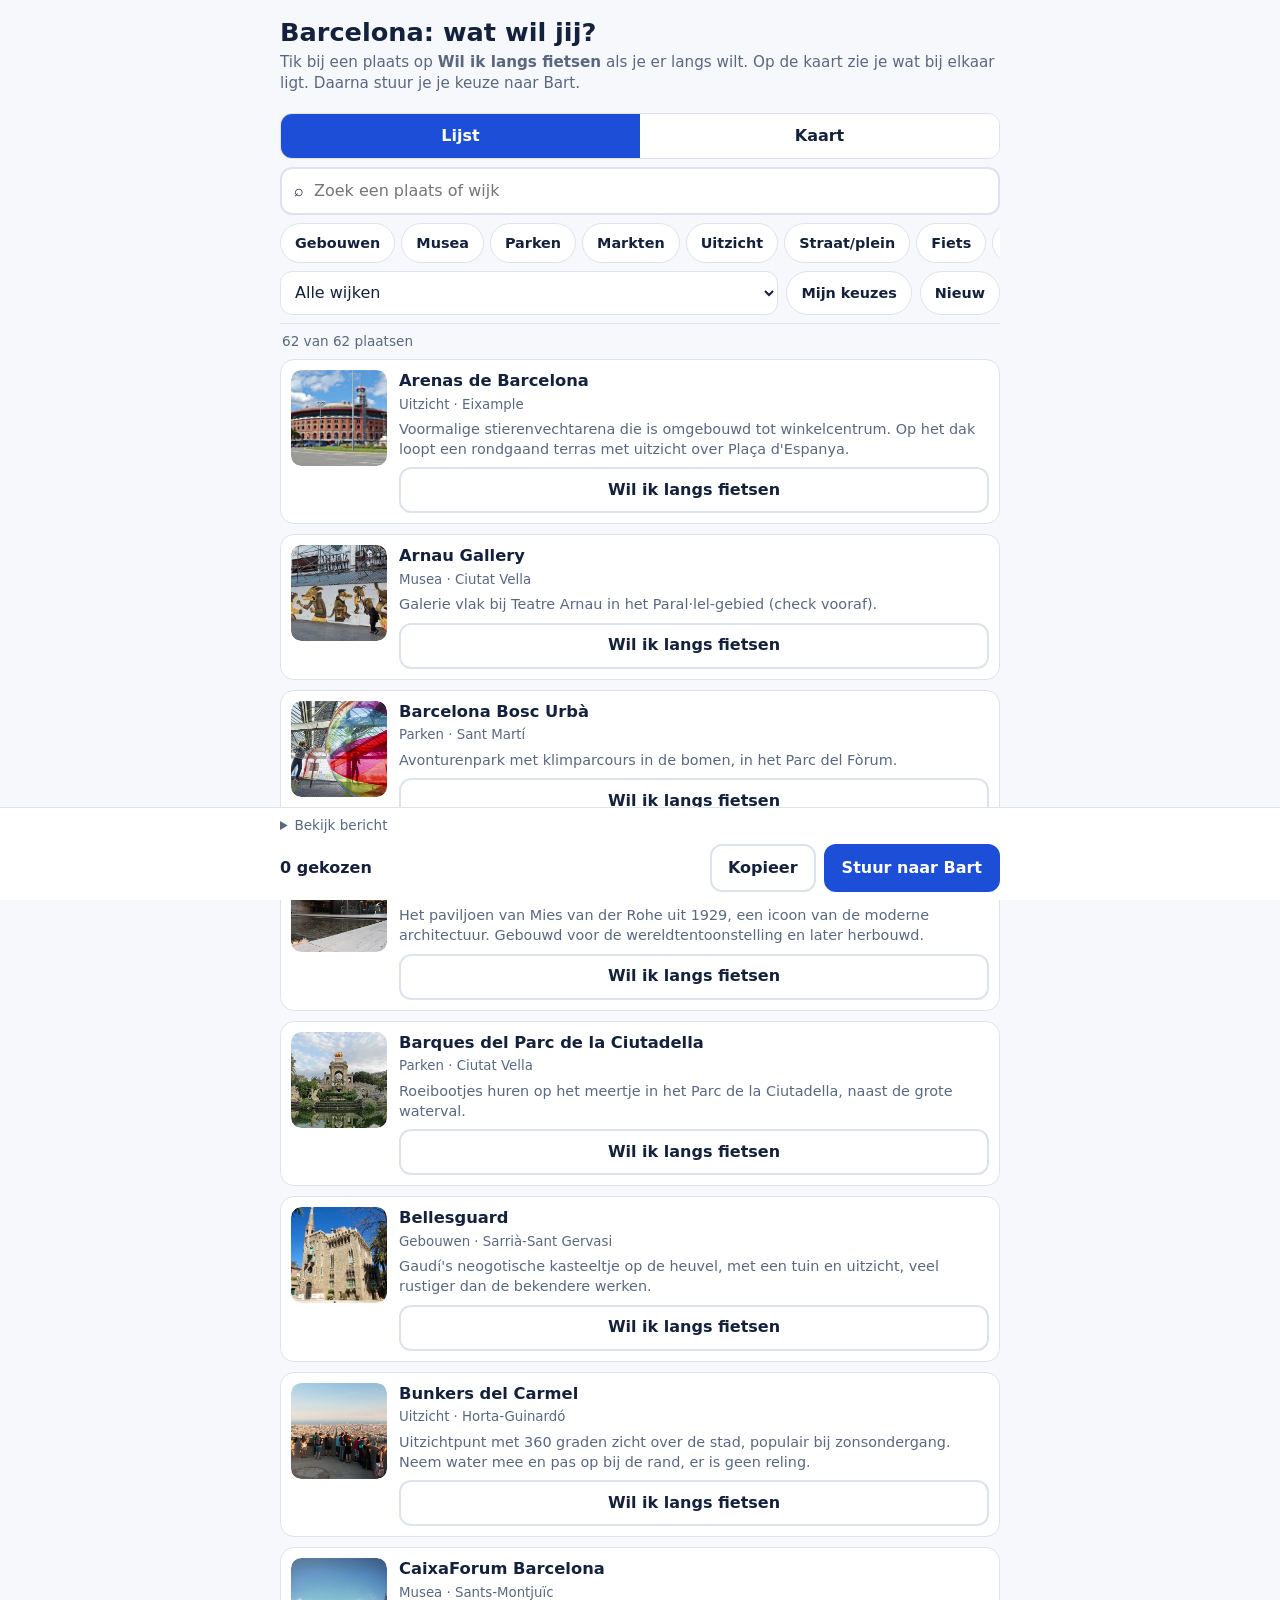
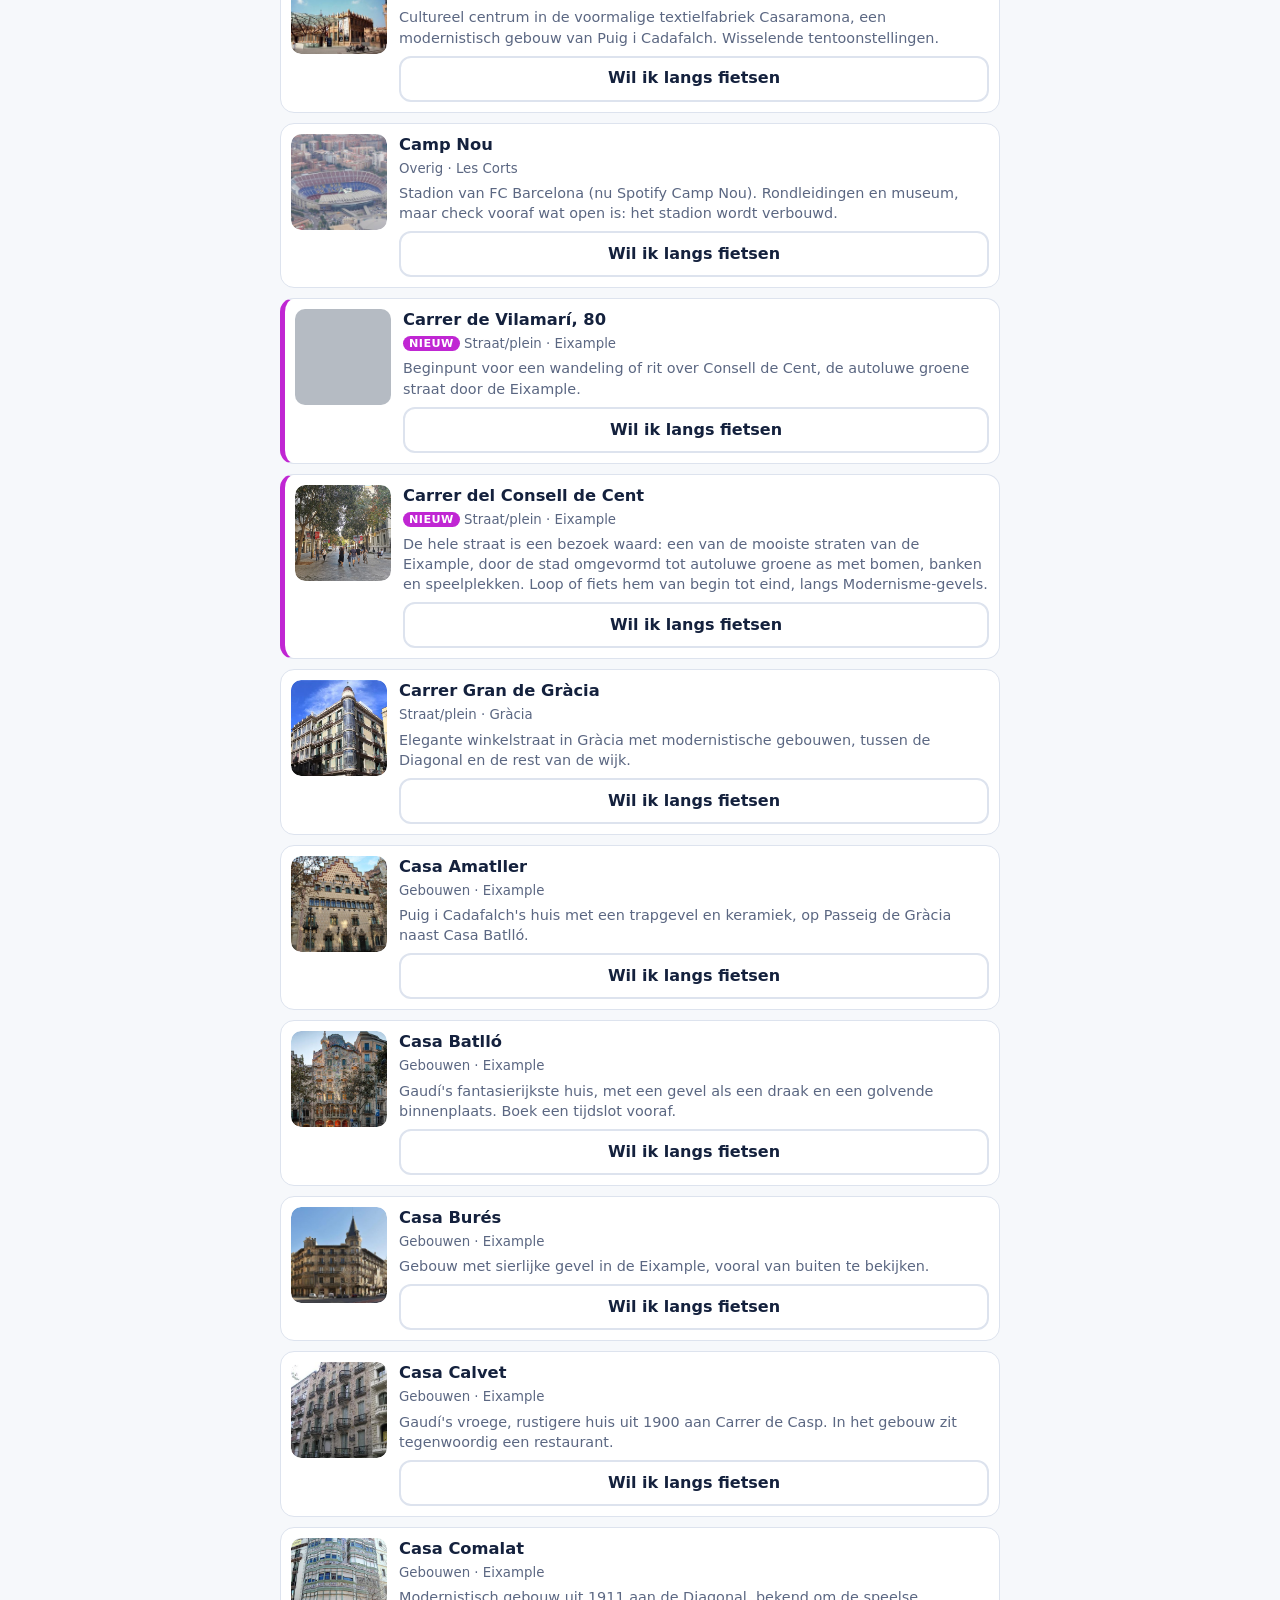
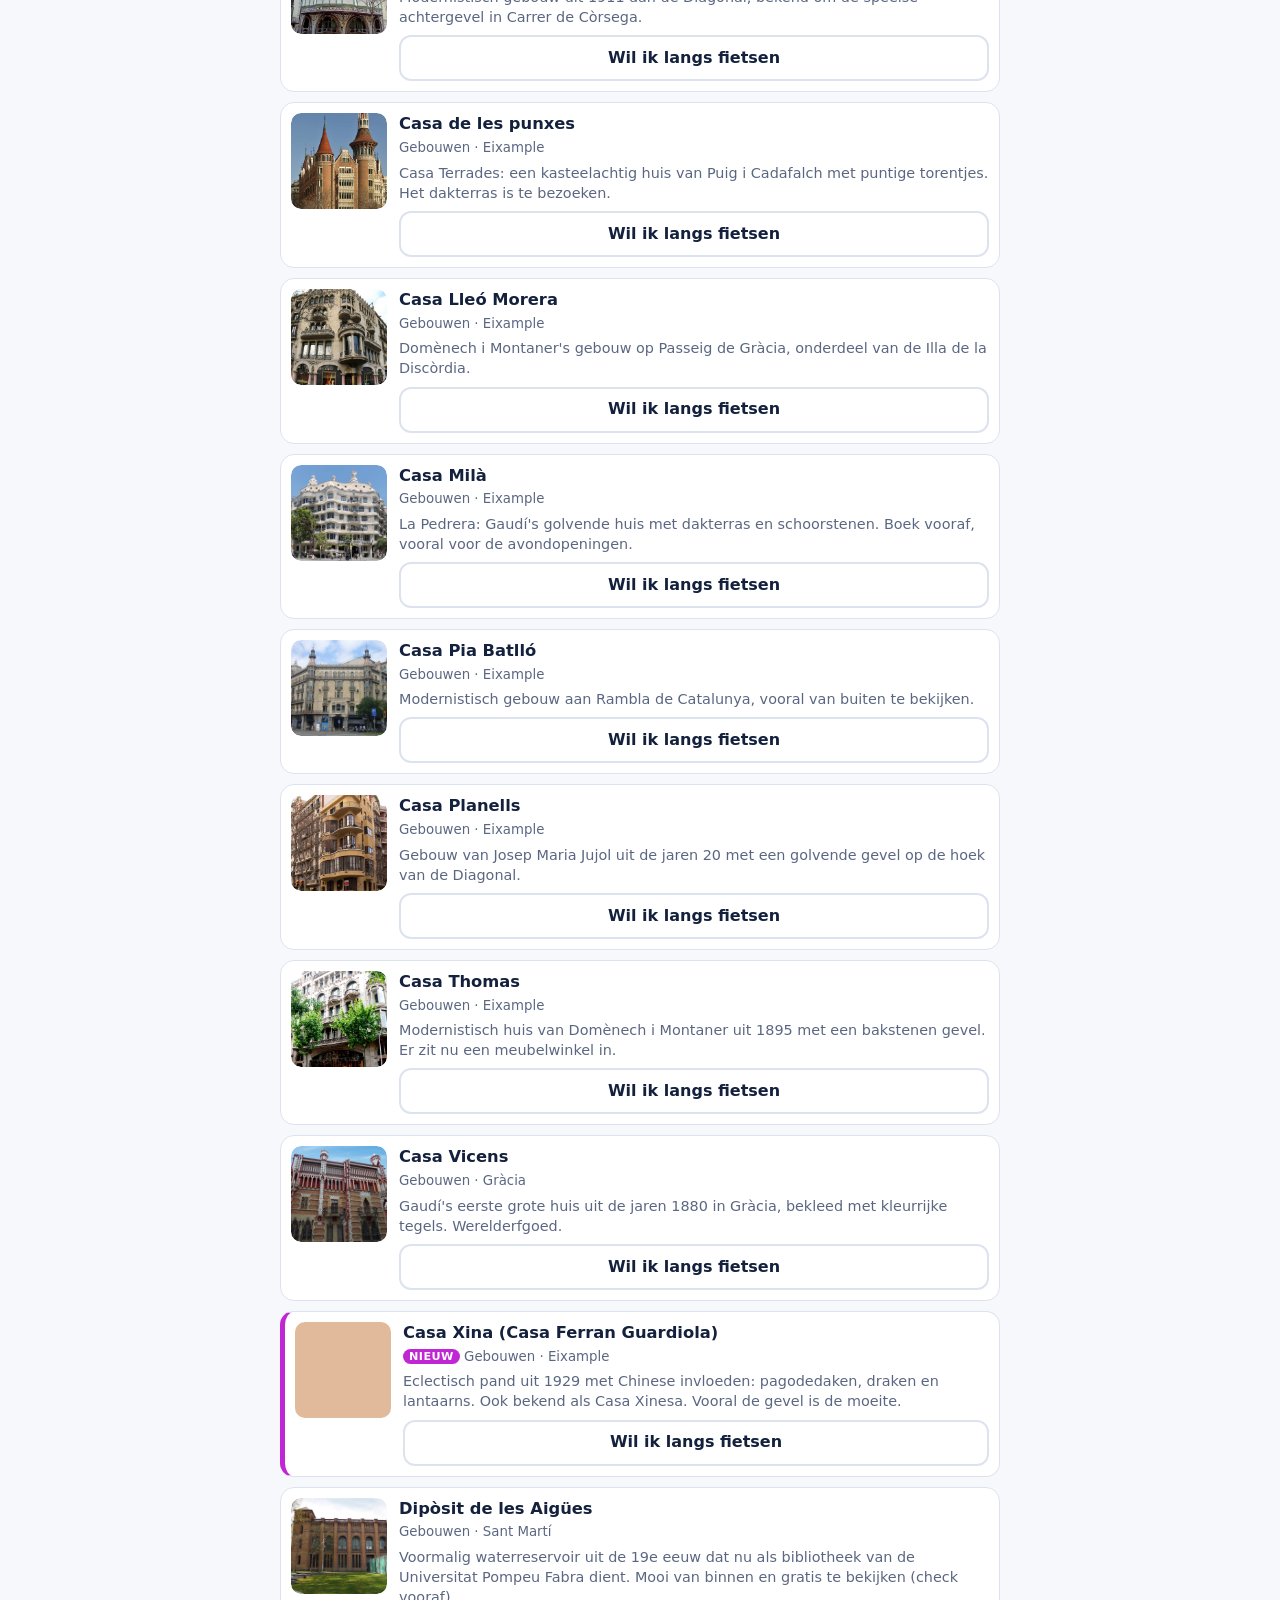
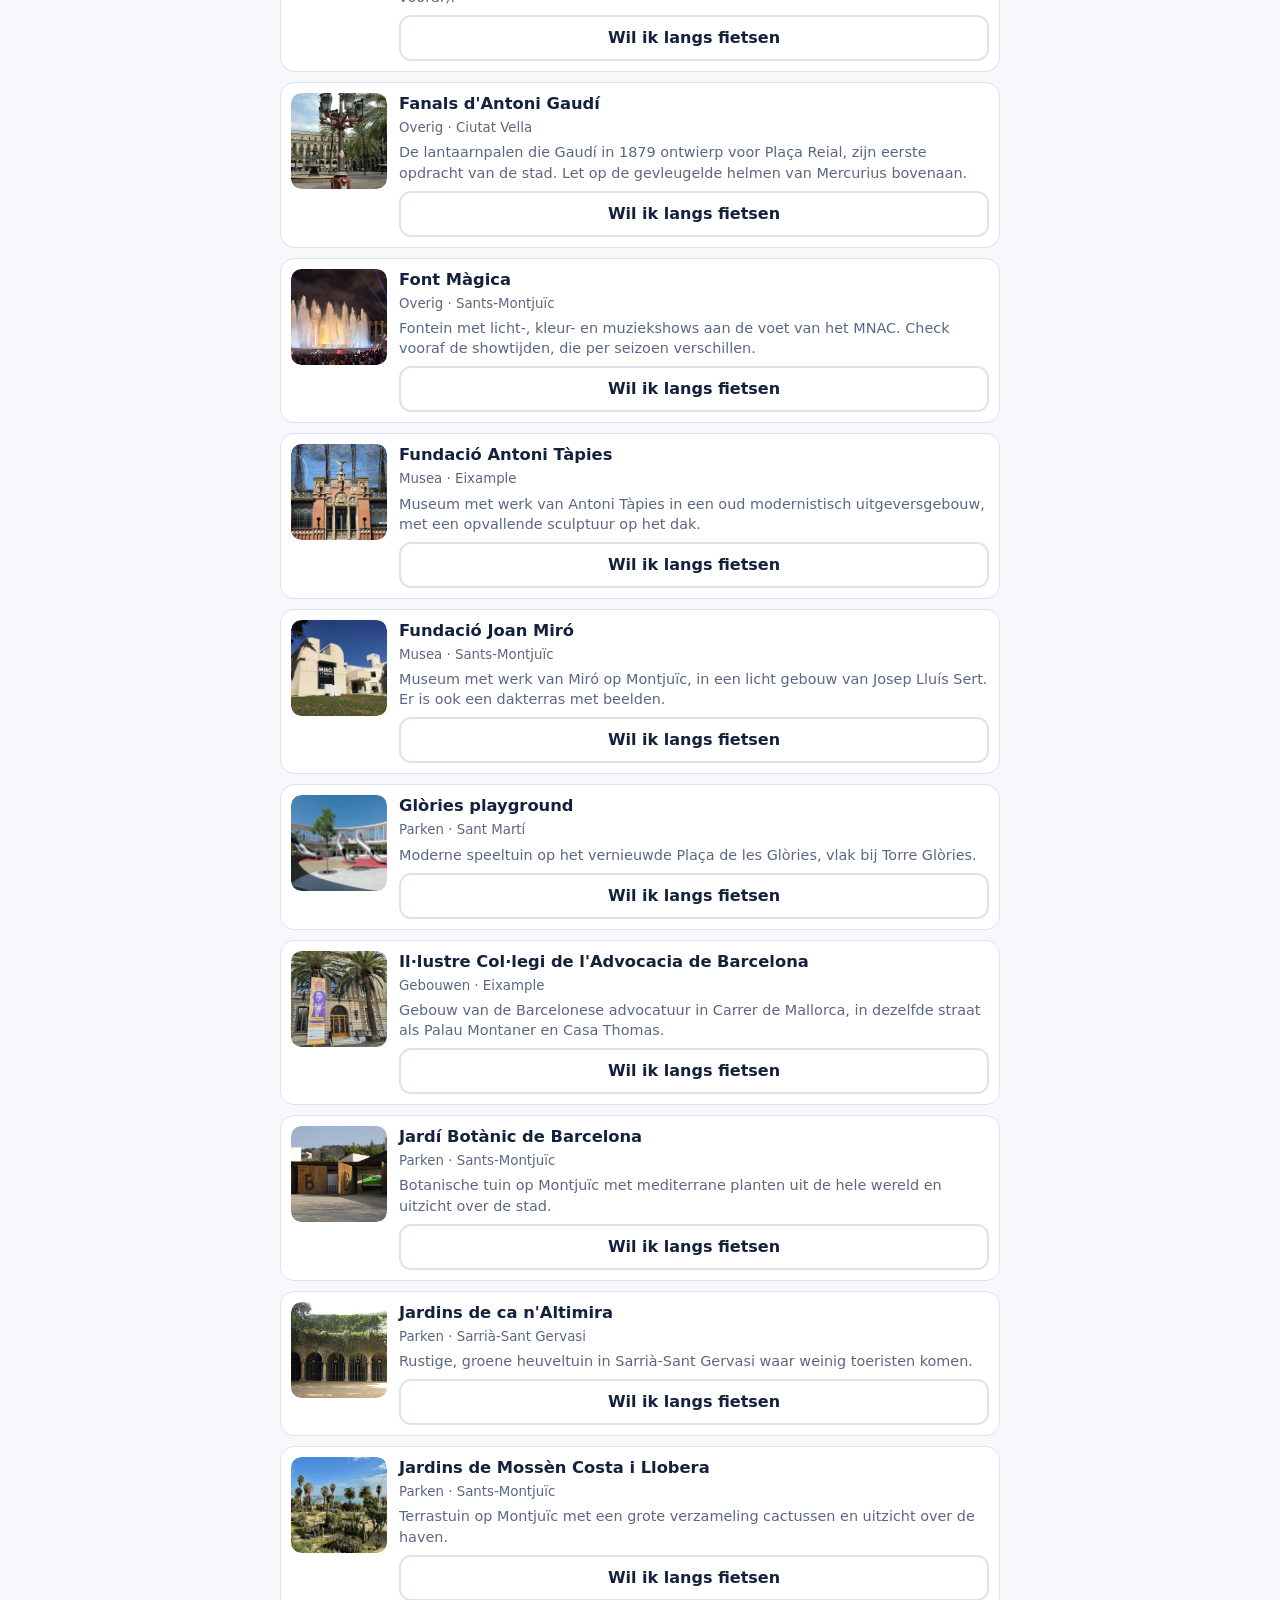
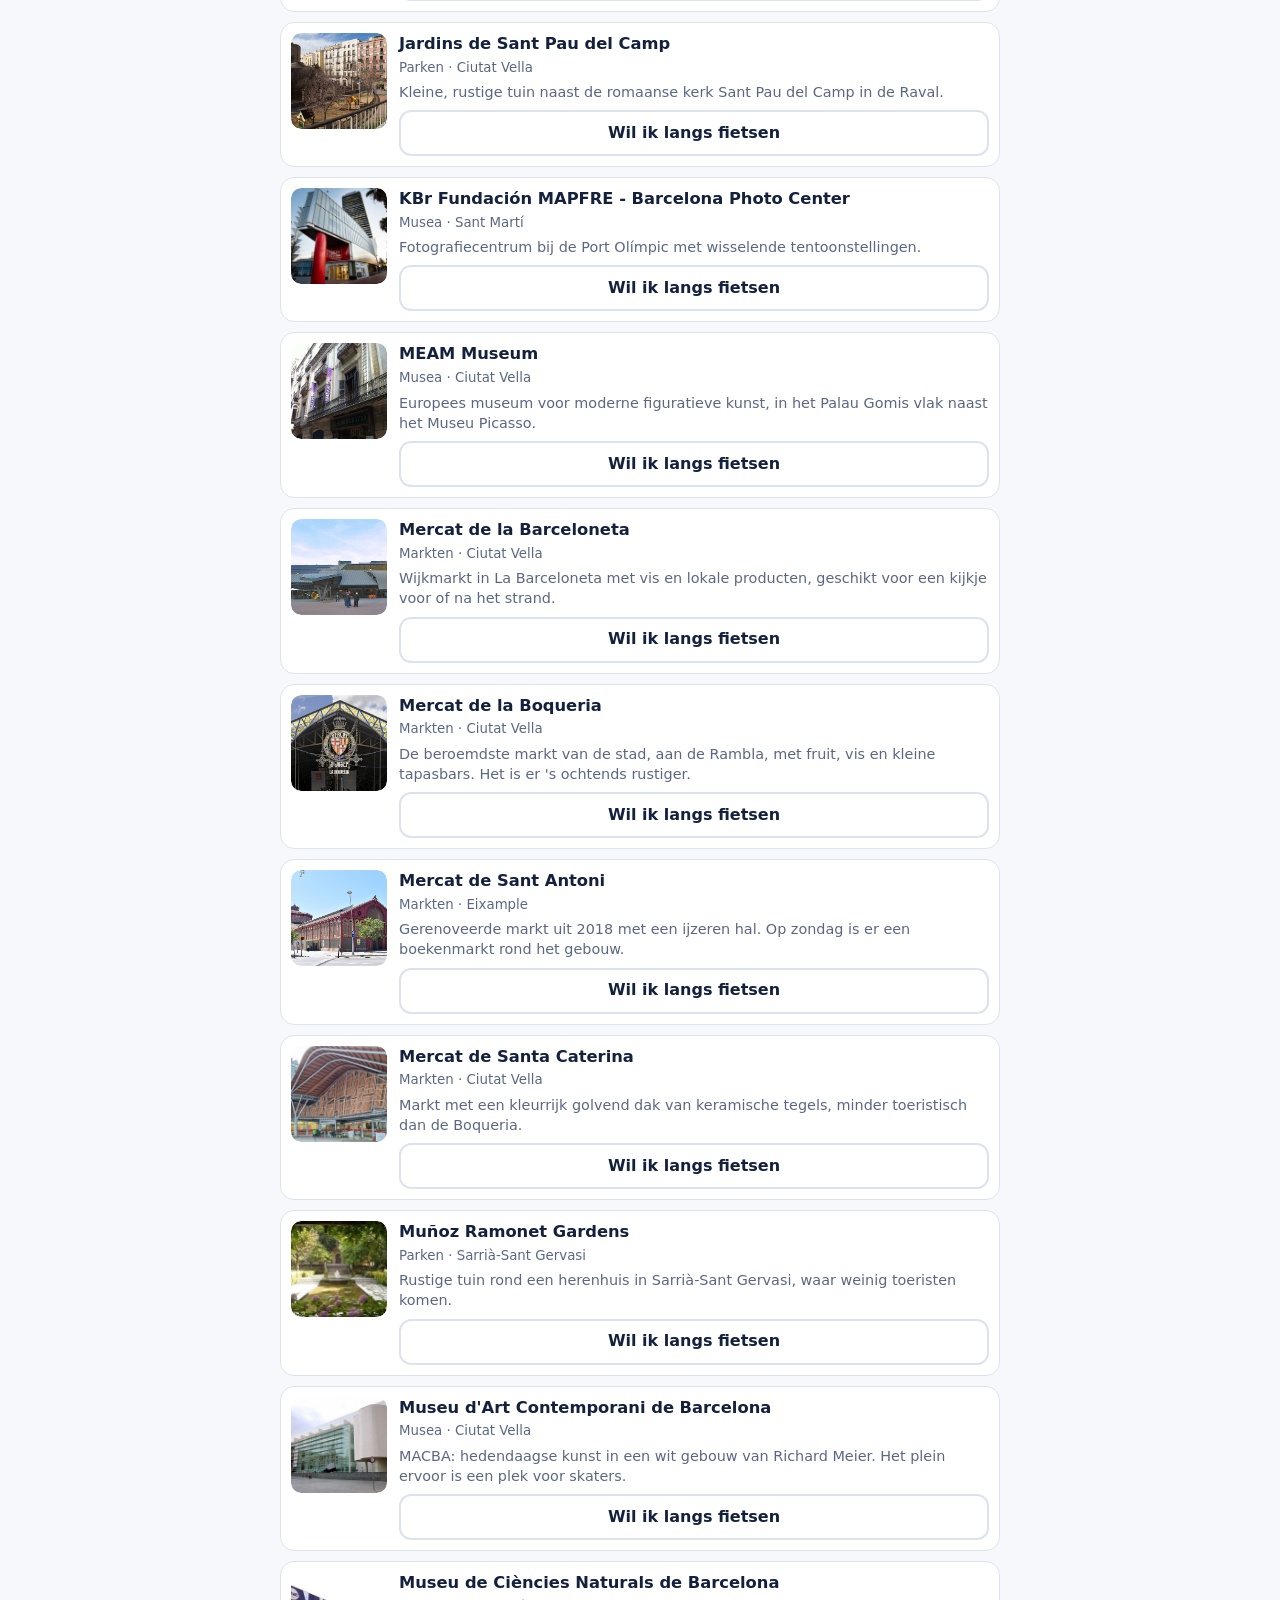
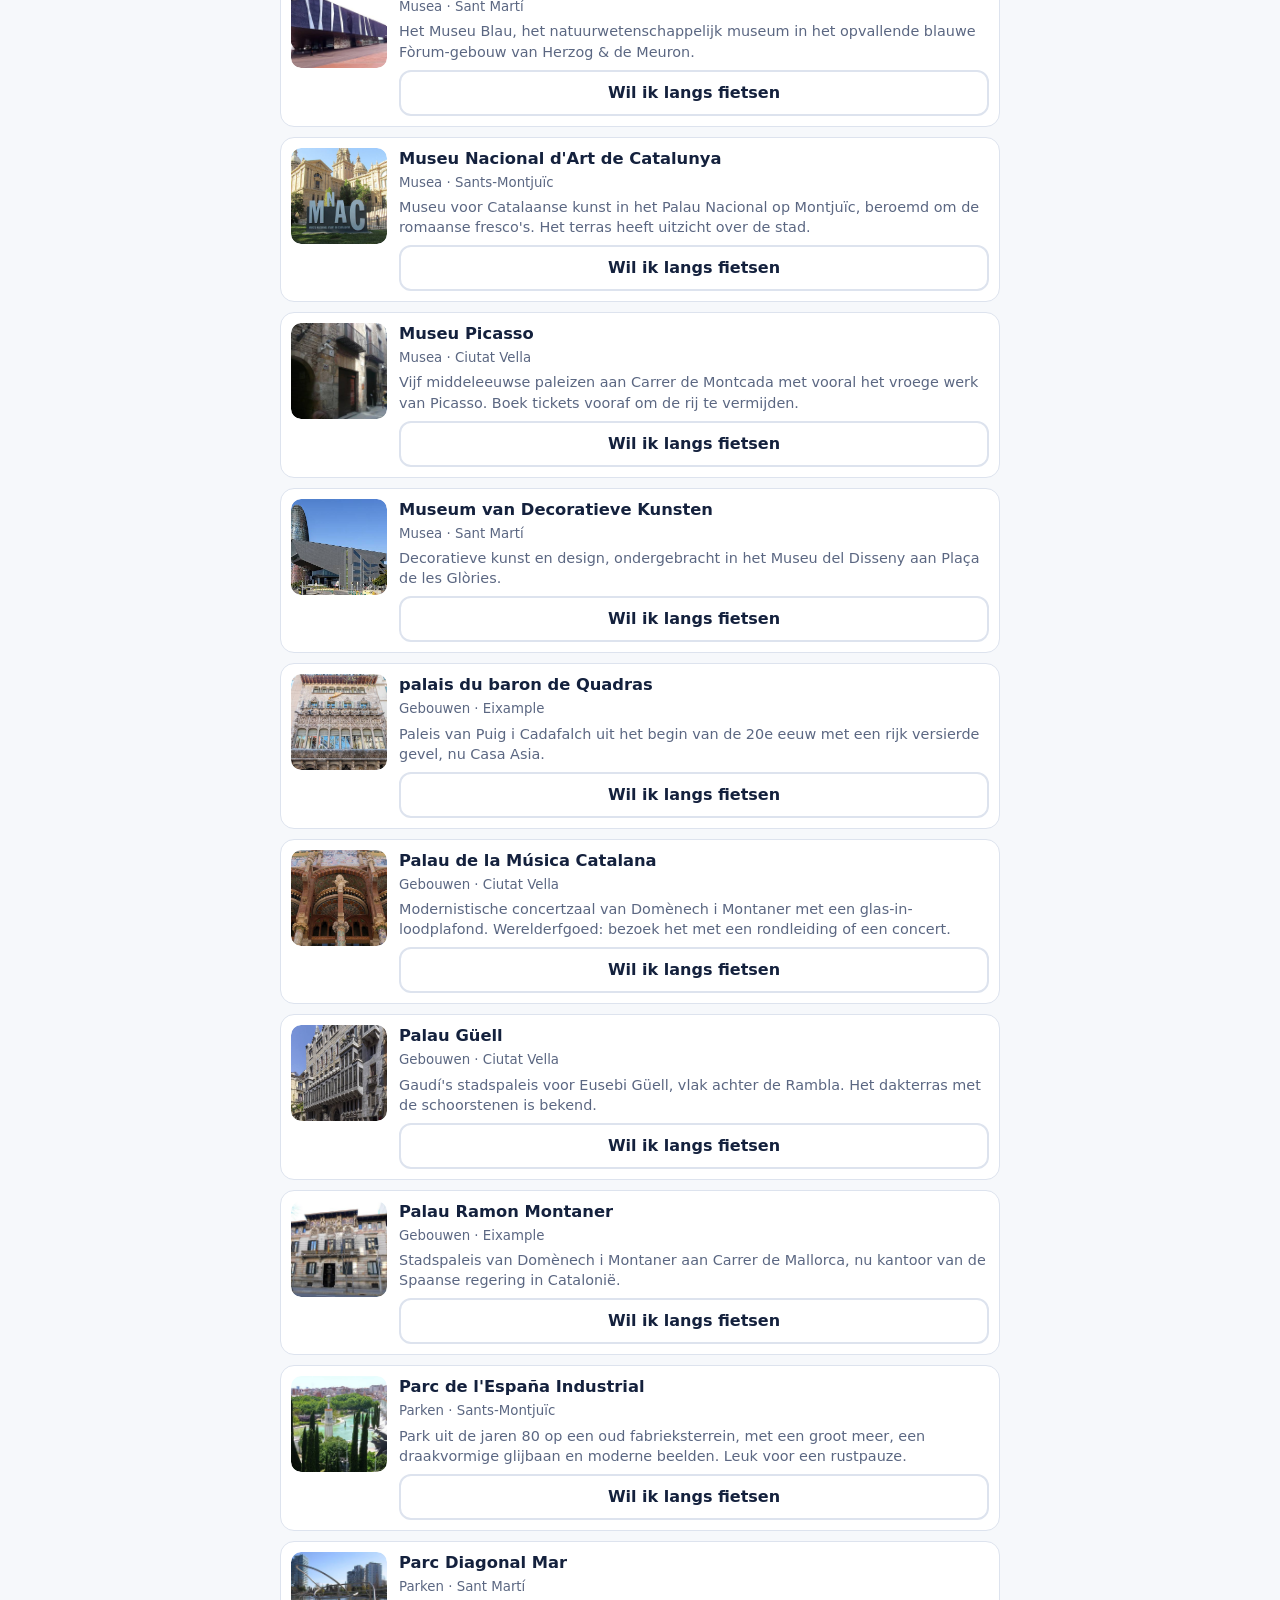
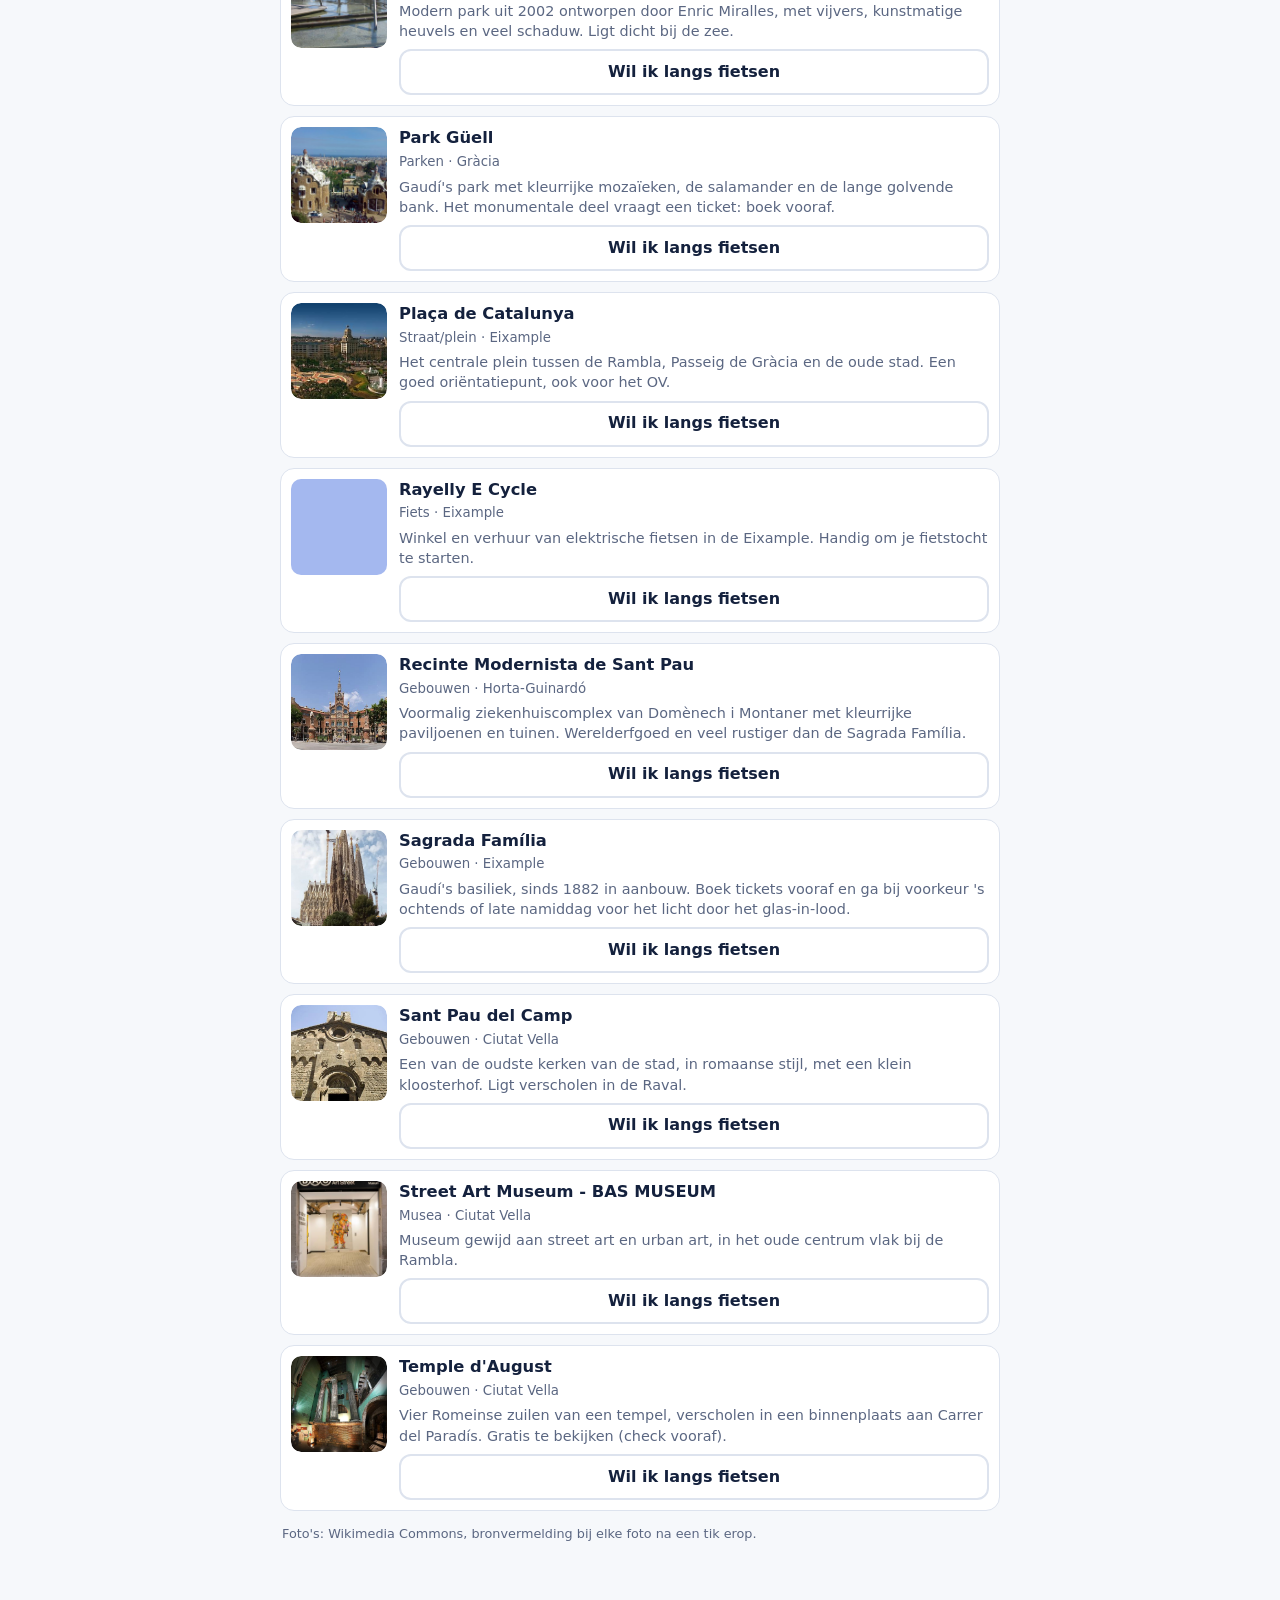
==== commit a3865490: "Tapa-foto's, zinnen voor receptie, nieuw-markering voor gast, foto en fietsknop in de lijst - Foto's" ====
--- a/kiezen.html
+++ b/kiezen.html
@@ -19,7 +19,8 @@
   <label class="search"><span aria-hidden="true">&#8981;</span><input id="q" type="search" placeholder="Zoek een plaats of wijk" autocomplete="off" aria-label="Zoeken"></label>
   <div class="chips" id="cats"></div>
   <div class="row2"><select id="dist" aria-label="Wijk"><option value="">Alle wijken</option></select>
-  <button type="button" class="chip" id="onlysel" aria-pressed="false">Mijn keuzes</button></div>
+  <button type="button" class="chip" id="onlysel" aria-pressed="false">Mijn keuzes</button>
+  <button type="button" class="chip chip-new" id="onlynew" aria-pressed="false" hidden>Nieuw</button></div>
 </div>
 
 <main>
@@ -40,6 +41,6 @@
 <div id="toast" class="toast" hidden></div>
 
 <script src="lib/leaflet/leaflet.js"></script>
-<script src="js/mdcode.js"></script>
+<script src="js/gastcode.js"></script>
 <script src="js/kiezen.js"></script>
 </body></html>
--- a/css/kiezen.css
+++ b/css/kiezen.css
@@ -54,3 +54,8 @@
 .lb img{max-width:100%;max-height:75vh;border-radius:8px}
 .lb button{position:absolute;top:calc(8px + env(safe-area-inset-top,0px));right:12px;width:48px;height:48px;font-size:2rem;line-height:1;border:0;border-radius:50%;background:rgba(255,255,255,.18);color:#fff}
 .toast{position:fixed;left:50%;bottom:calc(120px + env(safe-area-inset-bottom,0px));transform:translateX(-50%);z-index:40;max-width:90vw;background:#14213d;color:#fff;padding:10px 16px;border-radius:12px;font-size:.9rem;text-align:center}
+.newtag{font-style:normal;font-weight:800;font-size:.7rem;letter-spacing:.04em;padding:1px 6px;border-radius:999px;background:#c026d3;color:#fff;vertical-align:1px}
+.chip-new[aria-pressed="true"]{background:#c026d3;border-color:#c026d3;color:#fff}
+.chip-new[hidden]{display:none}
+.dot.isnew{border-color:#c026d3}
+.card:has(.newtag){border-left:5px solid #c026d3}
